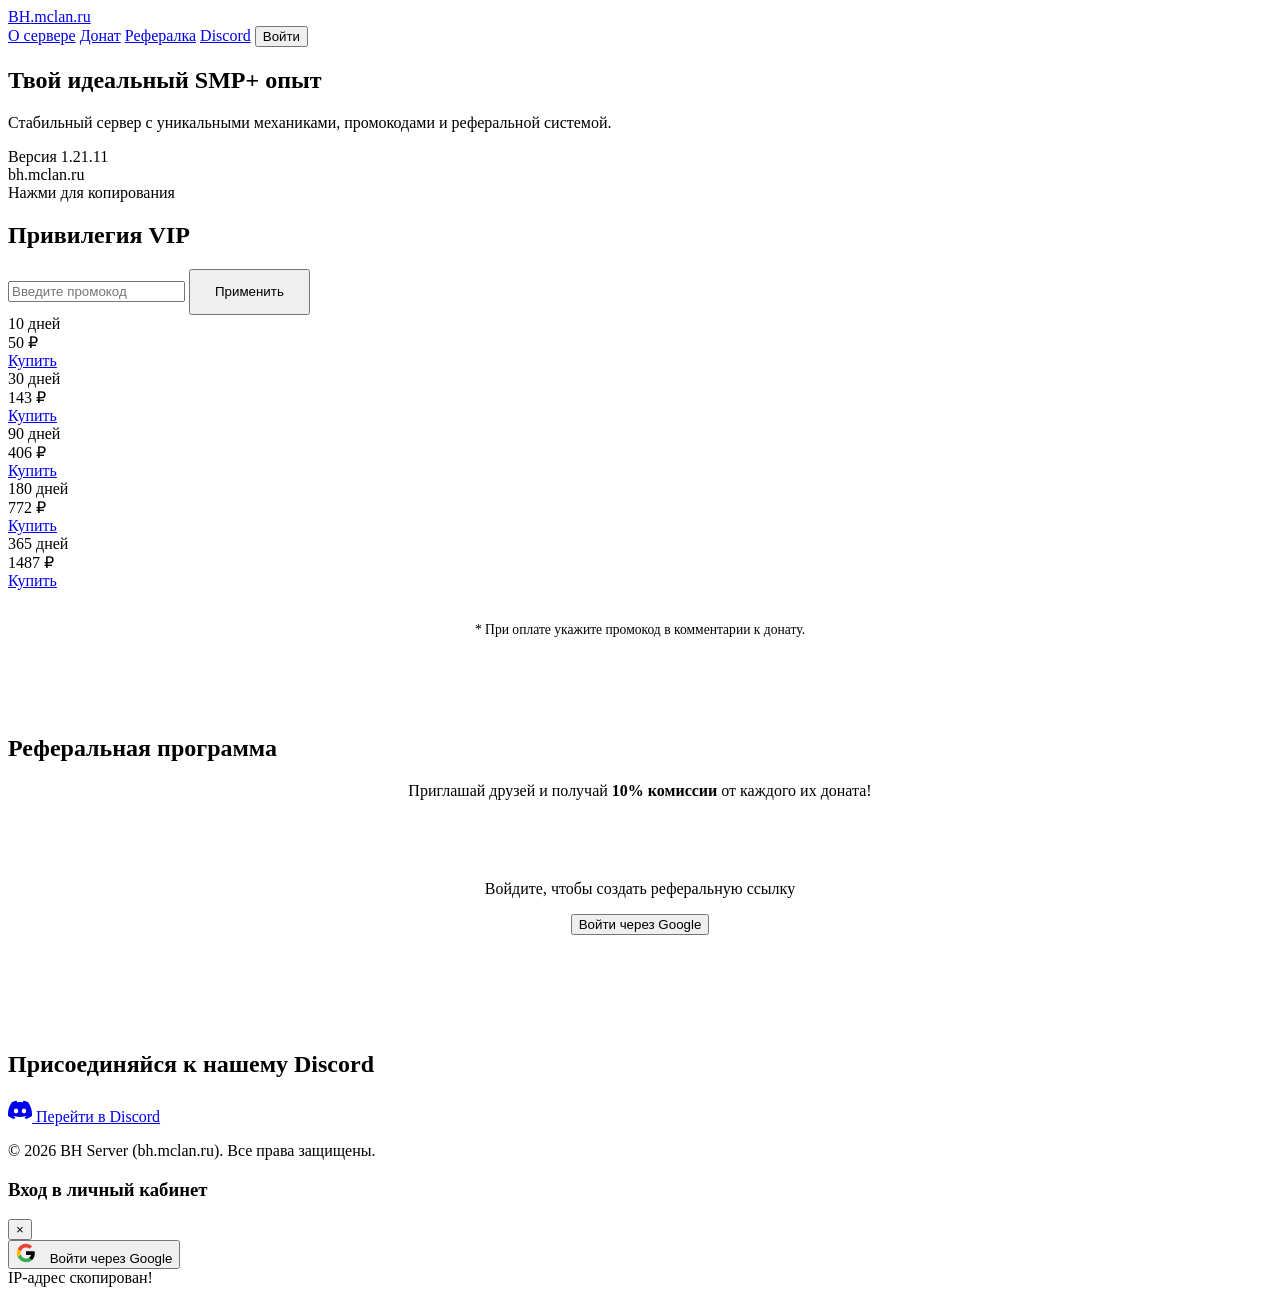
==== index.html @ fd22b969 "Update index.html" ====
<!DOCTYPE html>
<html lang="ru">
<head>
    <meta charset="UTF-8">
    <meta name="viewport" content="width=device-width, initial-scale=1.0">
    <title>BH Server | SMP+ 1.21.11</title>
    <meta name="description" content="Minecraft сервер bh.mclan.ru (1.21.11). SMP+ с промокодами и реферальной системой.">
    
    <!-- Шрифты -->
    <link rel="preconnect" href="https://fonts.googleapis.com">
    <link rel="preconnect" href="https://fonts.gstatic.com" crossorigin>
    <link href="https://fonts.googleapis.com/css2?family=Inter:wght@400;600;700;800&display=swap" rel="stylesheet">
    
    <!-- Стили -->
    <link rel="stylesheet" href="style.css">
    
    <!-- Firebase SDK -->
    <script src="https://www.gstatic.com/firebasejs/9.23.0/firebase-app-compat.js"></script>
    <script src="https://www.gstatic.com/firebasejs/9.23.0/firebase-database-compat.js"></script>
    <script src="https://www.gstatic.com/firebasejs/9.23.0/firebase-auth-compat.js"></script>
</head>
<body>

    <!-- Шапка -->
    <header>
        <div class="container nav-wrapper">
            <a href="#" class="logo">BH<span>.mclan.ru</span></a>
            <nav class="nav-links">
                <a href="#about">О сервере</a>
                <a href="#donate">Донат</a>
                <a href="#referral">Рефералка</a>
                <a href="https://discord.gg/rWPRvbBJHR" target="_blank">Discord</a>
                <button id="authBtn" class="btn btn-small" onclick="toggleAuth()">Войти</button>
            </nav>
        </div>
    </header>

    <!-- Главный экран -->
    <section class="hero animate-in" id="about">
        <div class="container">
            <h1>Твой идеальный <span>SMP+</span> опыт</h1>
            <p>Стабильный сервер с уникальными механиками, промокодами и реферальной системой.</p>
            
            <div class="ip-box" onclick="copyIP()" title="Нажми, чтобы скопировать">
                <div class="ip-info">
                    <div class="ip-version">Версия 1.21.11</div>
                    <span class="ip-text">bh.mclan.ru</span>
                </div>
                <span class="copy-hint">Нажми для копирования</span>
            </div>
        </div>
    </section>

    <!-- Донат -->
    <section class="donate-section container" id="donate">
        <h2 class="section-title">Привилегия <span>VIP</span></h2>
        
        <div class="promo-container">
            <input type="text" id="promoInput" placeholder="Введите промокод" autocomplete="off">
            <button class="btn btn-outline" onclick="applyPromo()" style="width: auto; padding: 0.85rem 1.5rem;">Применить</button>
            <span id="promoMessage"></span>
        </div>

        <div class="pricing-grid" id="pricingGrid">
            <!-- Карточки генерируются через JS -->
        </div>
        
        <div style="text-align: center; margin-top: 2rem;">
            <p style="color: var(--text-secondary); font-size: 0.85rem;">
                * При оплате укажите промокод в комментарии к донату.
            </p>
        </div>
    </section>

    <!-- Реферальная система -->
    <section class="referral-section" id="referral">
        <div class="container">
            <h2 class="section-title">Реферальная <span>программа</span></h2>
            <p style="color: var(--text-secondary); text-align: center; max-width: 600px; margin: 0 auto 2rem;">
                Приглашай друзей и получай <b style="color: var(--accent);">10% комиссии</b> от каждого их доната!
            </p>
            
            <!-- Кнопка создания ссылки (видна всем) -->
            <div class="referral-create" id="referralCreateBox">
                <p style="color: var(--text-secondary); margin-bottom: 1rem;">
                    <span id="createReferralText">Войдите, чтобы создать реферальную ссылку</span>
                </p>
                <button class="btn" onclick="openAuthModal()" id="createReferralBtn">Войти через Google</button>
            </div>
            
            <!-- Личный кабинет (скрыт до авторизации) -->
            <div class="referral-box" id="userDashboard" style="display: none;">
                <div class="dashboard-header">
                    <div class="user-info">
                        <img id="userPhoto" src="" alt="User" class="user-photo">
                        <div>
                            <h3 id="userName">Пользователь</h3>
                            <p id="userEmail" style="color: var(--text-secondary); font-size: 0.9rem;"></p>
                        </div>
                    </div>
                    <button class="btn btn-outline" onclick="logout()" style="width: auto; padding: 0.5rem 1rem;">Выйти</button>
                </div>
                
                <div class="referral-info">
                    <label>Твоя реферальная ссылка:</label>
                    <div class="referral-link-container">
                        <input type="text" id="referralLink" readonly>
                        <button class="btn btn-outline" onclick="copyReferralLink()" style="width: auto; padding: 0.75rem 1.5rem;">Копировать</button>
                    </div>
                </div>
                
                <div class="referral-stats">
                    <div class="stat-item">
                        <div class="stat-value" id="referralCount">0</div>
                        <div class="stat-label">Переходов</div>
                    </div>
                    <div class="stat-item">
                        <div class="stat-value" id="referralEarnings">0 ₽</div>
                        <div class="stat-label">Заработано</div>
                    </div>
                    <div class="stat-item">
                        <div class="stat-value" id="referralDonations">0</div>
                        <div class="stat-label">Донатов</div>
                    </div>
                </div>

                <!-- Поле для админ-кода -->
                <div class="admin-code-section">
                    <h4 style="margin-bottom: 1rem; color: var(--text-primary);">🔐 Администратор</h4>
                    <input type="password" id="adminCodeInput" placeholder="Введите код администратора" style="max-width: 400px; margin: 0 auto 1rem; display: block;">
                    <button class="btn" onclick="checkAdminCode()" style="max-width: 400px; margin: 0 auto;">Проверить код</button>
                    <p id="adminMessage" style="margin-top: 1rem; font-size: 0.9rem;"></p>
                </div>
            </div>
        </div>
    </section>

    <!-- Discord -->
    <section class="discord-section">
        <div class="container">
            <h2 class="section-title">Присоединяйся к нашему <span>Discord</span></h2>
            <a href="https://discord.gg/rWPRvbBJHR" target="_blank" class="discord-btn">
                <svg width="24" height="24" viewBox="0 0 24 24" fill="currentColor"><path d="M20.317 4.37a19.791 19.791 0 0 0-4.885-1.515.074.074 0 0 0-.079.037c-.21.375-.444.864-.608 1.25a18.27 18.27 0 0 0-5.487 0 12.64 12.64 0 0 0-.617-1.25.077.077 0 0 0-.079-.037A19.736 19.736 0 0 0 3.677 4.37a.07.07 0 0 0-.032.027C.533 9.046-.32 13.58.099 18.057a.082.082 0 0 0 .031.057 19.9 19.9 0 0 0 5.993 3.03.078.078 0 0 0 .084-.028 14.09 14.09 0 0 0 1.226-1.994.076.076 0 0 0-.041-.106 13.107 13.107 0 0 1-1.872-.892.077.077 0 0 1-.008-.128 10.2 10.2 0 0 0 .372-.292.074.074 0 0 1 .077-.01c3.928 1.793 8.18 1.793 12.062 0a.074.074 0 0 1 .078.01c.12.098.246.198.373.292a.077.077 0 0 1-.006.127 12.299 12.299 0 0 1-1.873.892.077.077 0 0 0-.041.107c.36.698.772 1.362 1.225 1.993a.076.076 0 0 0 .084.028 19.839 19.839 0 0 0 6.002-3.03.077.077 0 0 0 .032-.054c.5-5.177-.838-9.674-3.549-13.66a.061.061 0 0 0-.031-.03zM8.02 15.33c-1.183 0-2.157-1.085-2.157-2.419 0-1.333.956-2.419 2.157-2.419 1.21 0 2.176 1.096 2.157 2.42 0 1.333-.956 2.418-2.157 2.418zm7.975 0c-1.183 0-2.157-1.085-2.157-2.419 0-1.333.955-2.419 2.157-2.419 1.21 0 2.176 1.096 2.157 2.42 0 1.333-.946 2.418-2.157 2.418z"/></svg>
                Перейти в Discord
            </a>
        </div>
    </section>

    <!-- Footer -->
    <footer>
        <div class="container">
            <p>&copy; 2026 BH Server (bh.mclan.ru). Все права защищены.</p>
        </div>
    </footer>

    <!-- Модальное окно авторизации -->
    <div id="authModal" class="modal">
        <div class="modal-content auth-modal">
            <div class="modal-header">
                <h3>Вход в личный кабинет</h3>
                <button class="close-modal" onclick="closeAuthModal()">&times;</button>
            </div>
            <div class="modal-body">
                <button class="btn google-btn" onclick="signInWithGoogle()">
                    <svg width="20" height="20" viewBox="0 0 24 24" fill="currentColor" style="margin-right: 10px;">
                        <path d="M22.56 12.25c0-.78-.07-1.53-.2-2.25H12v4.26h5.92c-.26 1.37-1.04 2.53-2.21 3.31v2.77h3.57c2.08-1.92 3.28-4.74 3.28-8.09z"/>
                        <path d="M12 23c2.97 0 5.46-.98 7.28-2.66l-3.57-2.77c-.98.66-2.23 1.06-3.71 1.06-2.86 0-5.29-1.93-6.16-4.53H2.18v2.84C3.99 20.53 7.7 23 12 23z" fill="#34A853"/>
                        <path d="M5.84 14.09c-.22-.66-.35-1.36-.35-2.09s.13-1.43.35-2.09V7.07H2.18C1.43 8.55 1 10.22 1 12s.43 3.45 1.18 4.93l2.85-2.22.81-.62z" fill="#FBBC05"/>
                        <path d="M12 5.38c1.62 0 3.06.56 4.21 1.64l3.15-3.15C17.45 2.09 14.97 1 12 1 7.7 1 3.99 3.47 2.18 7.07l3.66 2.84c.87-2.6 3.3-4.53 6.16-4.53z" fill="#EA4335"/>
                    </svg>
                    Войти через Google
                </button>
            </div>
        </div>
    </div>

    <!-- Уведомления -->
    <div id="toast">IP-адрес скопирован!</div>

    <!-- Скрипты -->
    <script src="firebase-config.js"></script>
    <script src="script.js"></script>
</body>
</html>
---- style.css ----
/* Добавь эти стили к существующему style.css */

/* Реферальная секция */
.referral-section {
    padding: 4rem 0;
    background: linear-gradient(135deg, var(--bg-secondary) 0%, var(--bg-primary) 100%);
}

.referral-box {
    background: var(--bg-card);
    border: 1px solid var(--border);
    border-radius: 16px;
    padding: 2rem;
    margin-bottom: 2rem;
}

.referral-info label {
    display: block;
    color: var(--text-secondary);
    font-size: 0.9rem;
    margin-bottom: 0.5rem;
}

.referral-link-container {
    display: flex;
    gap: 1rem;
    margin-bottom: 2rem;
}

.referral-link-container input {
    flex: 1;
    background: var(--bg-secondary);
    border: 1px solid var(--border);
    color: var(--accent);
    padding: 0.75rem;
    border-radius: 8px;
    font-family: monospace;
    font-size: 0.95rem;
}

.referral-stats {
    display: grid;
    grid-template-columns: repeat(auto-fit, minmax(150px, 1fr));
    gap: 1.5rem;
    margin-top: 1.5rem;
}

.stat-item {
    text-align: center;
    padding: 1.5rem;
    background: var(--bg-secondary);
    border-radius: 12px;
    border: 1px solid var(--border);
}

.stat-value {
    font-size: 2rem;
    font-weight: 800;
    color: var(--accent);
    margin-bottom: 0.5rem;
}

.stat-label {
    color: var(--text-secondary);
    font-size: 0.9rem;
    font-weight: 600;
}

.referral-create {
    background: var(--bg-card);
    border: 1px solid var(--border);
    border-radius: 16px;
    padding: 2rem;
    text-align: center;
}

.referral-create input {
    width: 100%;
    max-width: 400px;
    background: var(--bg-secondary);
    border: 1px solid var(--border);
    color: var(--text-primary);
    padding: 0.85rem;
    border-radius: 8px;
    font-size: 1rem;
    margin-bottom: 1rem;
    outline: none;
}

.referral-create input:focus {
    border-color: var(--accent);
}

.referral-create .btn {
    max-width: 400px;
    margin: 0 auto;
}
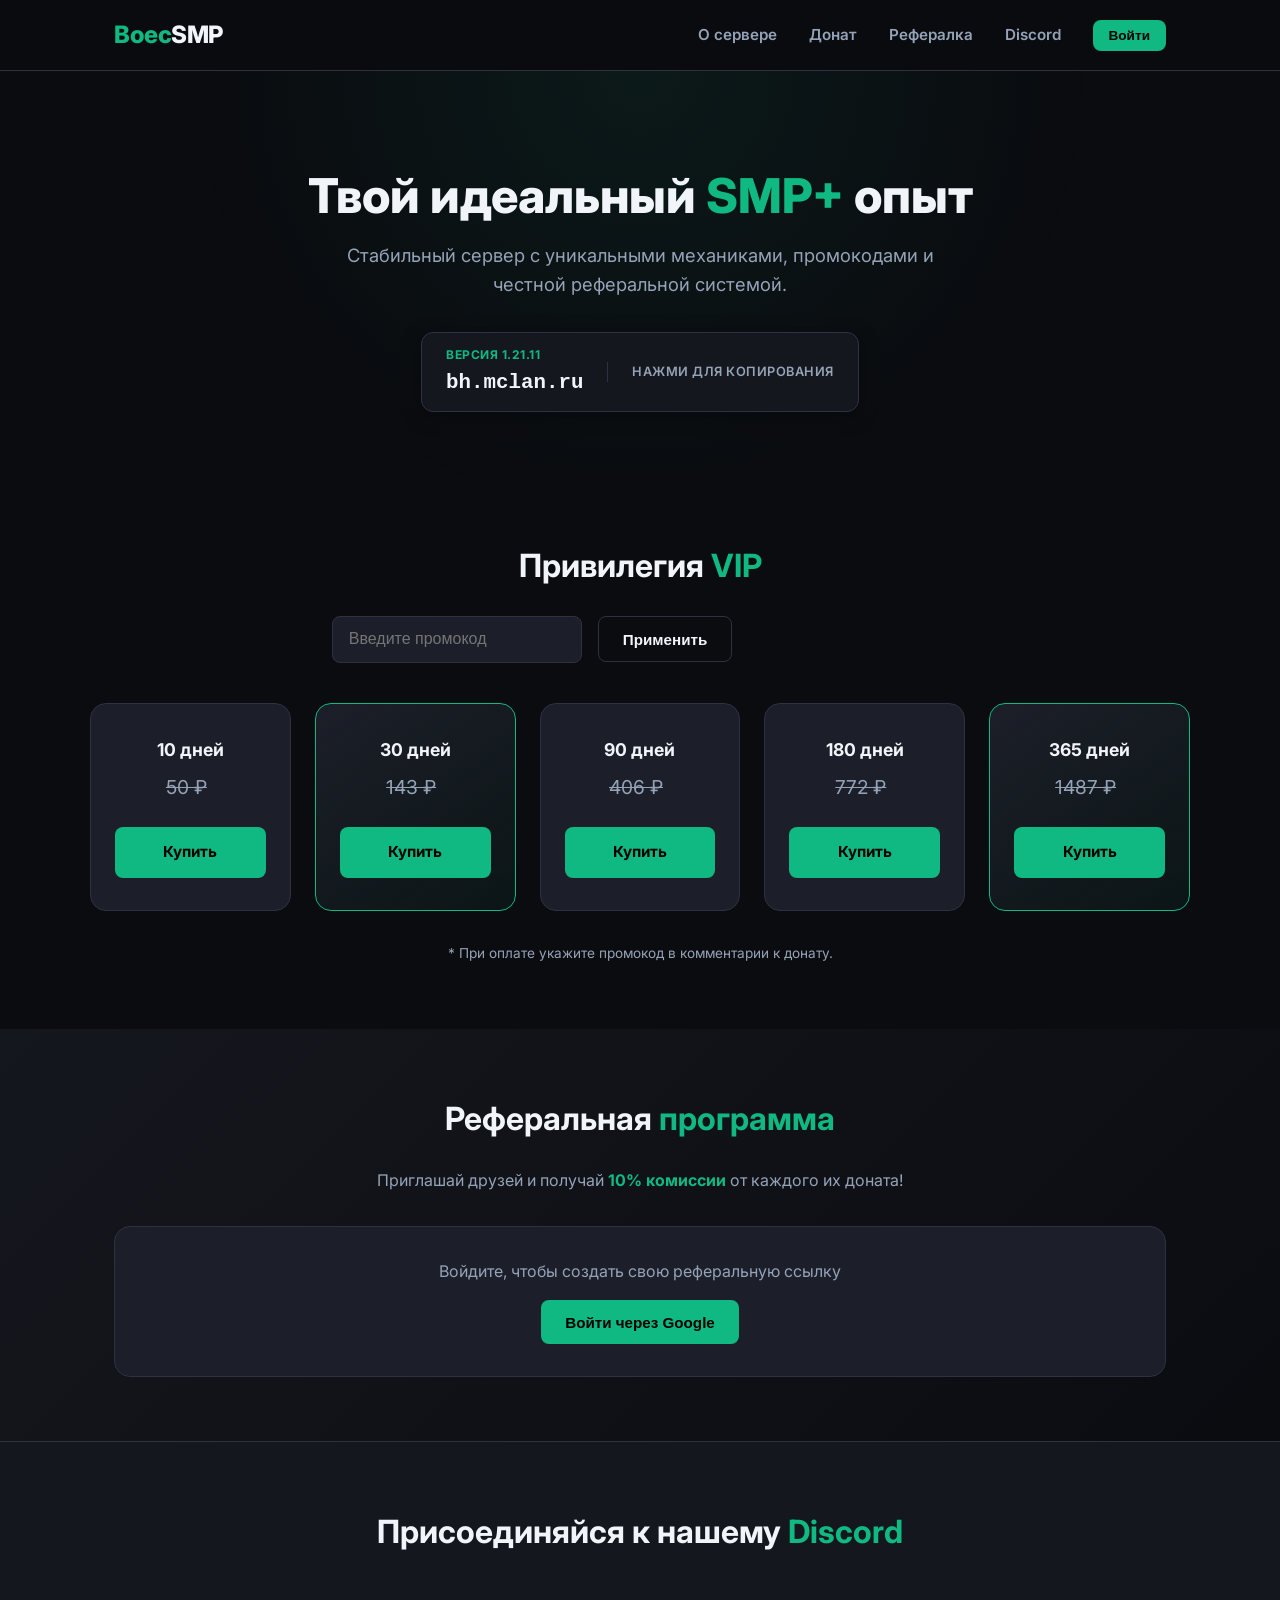
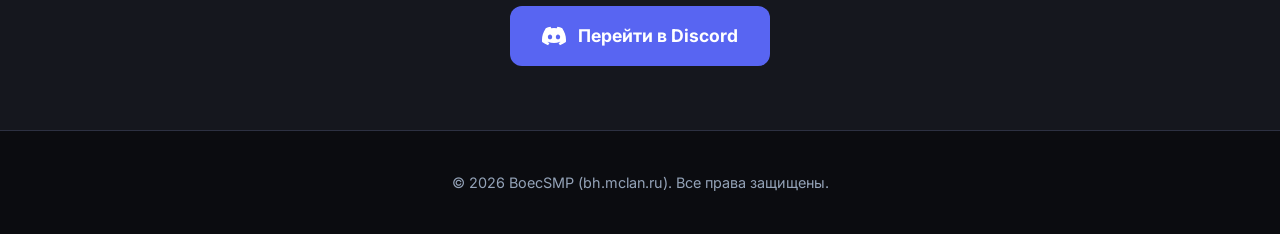
==== commit 238288d4: "Update index.html" ====
--- a/index.html
+++ b/index.html
@@ -3,28 +3,23 @@
 <head>
     <meta charset="UTF-8">
     <meta name="viewport" content="width=device-width, initial-scale=1.0">
-    <title>BH Server | SMP+ 1.21.11</title>
-    <meta name="description" content="Minecraft сервер bh.mclan.ru (1.21.11). SMP+ с промокодами и реферальной системой.">
+    <title>BoecSMP | Сервер Minecraft</title>
+    <meta name="description" content="Официальный сайт BoecSMP. Реферальная система, промокоды и донат.">
     
-    <!-- Шрифты -->
     <link rel="preconnect" href="https://fonts.googleapis.com">
     <link rel="preconnect" href="https://fonts.gstatic.com" crossorigin>
     <link href="https://fonts.googleapis.com/css2?family=Inter:wght@400;600;700;800&display=swap" rel="stylesheet">
-    
-    <!-- Стили -->
     <link rel="stylesheet" href="style.css">
     
-    <!-- Firebase SDK -->
     <script src="https://www.gstatic.com/firebasejs/9.23.0/firebase-app-compat.js"></script>
     <script src="https://www.gstatic.com/firebasejs/9.23.0/firebase-database-compat.js"></script>
     <script src="https://www.gstatic.com/firebasejs/9.23.0/firebase-auth-compat.js"></script>
 </head>
 <body>
 
-    <!-- Шапка -->
     <header>
         <div class="container nav-wrapper">
-            <a href="#" class="logo">BH<span>.mclan.ru</span></a>
+            <a href="#" class="logo">Boec<span>SMP</span></a>
             <nav class="nav-links">
                 <a href="#about">О сервере</a>
                 <a href="#donate">Донат</a>
@@ -35,11 +30,10 @@
         </div>
     </header>
 
-    <!-- Главный экран -->
     <section class="hero animate-in" id="about">
         <div class="container">
             <h1>Твой идеальный <span>SMP+</span> опыт</h1>
-            <p>Стабильный сервер с уникальными механиками, промокодами и реферальной системой.</p>
+            <p>Стабильный сервер с уникальными механиками, промокодами и честной реферальной системой.</p>
             
             <div class="ip-box" onclick="copyIP()" title="Нажми, чтобы скопировать">
                 <div class="ip-info">
@@ -51,7 +45,6 @@
         </div>
     </section>
 
-    <!-- Донат -->
     <section class="donate-section container" id="donate">
         <h2 class="section-title">Привилегия <span>VIP</span></h2>
         
@@ -61,18 +54,13 @@
             <span id="promoMessage"></span>
         </div>
 
-        <div class="pricing-grid" id="pricingGrid">
-            <!-- Карточки генерируются через JS -->
-        </div>
+        <div class="pricing-grid" id="pricingGrid"></div>
         
         <div style="text-align: center; margin-top: 2rem;">
-            <p style="color: var(--text-secondary); font-size: 0.85rem;">
-                * При оплате укажите промокод в комментарии к донату.
-            </p>
+            <p style="color: var(--text-secondary); font-size: 0.85rem;">* При оплате укажите промокод в комментарии к донату.</p>
         </div>
     </section>
 
-    <!-- Реферальная система -->
     <section class="referral-section" id="referral">
         <div class="container">
             <h2 class="section-title">Реферальная <span>программа</span></h2>
@@ -80,29 +68,27 @@
                 Приглашай друзей и получай <b style="color: var(--accent);">10% комиссии</b> от каждого их доната!
             </p>
             
-            <!-- Кнопка создания ссылки (видна всем) -->
+            <!-- Кнопка входа (видна, если не авторизован) -->
             <div class="referral-create" id="referralCreateBox">
-                <p style="color: var(--text-secondary); margin-bottom: 1rem;">
-                    <span id="createReferralText">Войдите, чтобы создать реферальную ссылку</span>
-                </p>
-                <button class="btn" onclick="openAuthModal()" id="createReferralBtn">Войти через Google</button>
+                <p style="color: var(--text-secondary); margin-bottom: 1rem;">Войдите, чтобы создать свою реферальную ссылку</p>
+                <button class="btn" onclick="openAuthModal()">Войти через Google</button>
             </div>
             
-            <!-- Личный кабинет (скрыт до авторизации) -->
+            <!-- Личный кабинет (виден только после входа и настройки) -->
             <div class="referral-box" id="userDashboard" style="display: none;">
                 <div class="dashboard-header">
                     <div class="user-info">
-                        <img id="userPhoto" src="" alt="User" class="user-photo">
+                        <img id="userPhoto" src="" alt="Avatar" class="user-photo">
                         <div>
-                            <h3 id="userName">Пользователь</h3>
-                            <p id="userEmail" style="color: var(--text-secondary); font-size: 0.9rem;"></p>
+                            <h3 id="userName">Никнейм</h3>
+                            <p style="color: var(--accent); font-size: 0.85rem; font-weight: 600;">Активный реферал</p>
                         </div>
                     </div>
                     <button class="btn btn-outline" onclick="logout()" style="width: auto; padding: 0.5rem 1rem;">Выйти</button>
                 </div>
                 
                 <div class="referral-info">
-                    <label>Твоя реферальная ссылка:</label>
+                    <label>Твоя уникальная реферальная ссылка:</label>
                     <div class="referral-link-container">
                         <input type="text" id="referralLink" readonly>
                         <button class="btn btn-outline" onclick="copyReferralLink()" style="width: auto; padding: 0.75rem 1.5rem;">Копировать</button>
@@ -120,22 +106,20 @@
                     </div>
                     <div class="stat-item">
                         <div class="stat-value" id="referralDonations">0</div>
-                        <div class="stat-label">Донатов</div>
+                        <div class="stat-label">Донатов друзей</div>
                     </div>
                 </div>
 
-                <!-- Поле для админ-кода -->
                 <div class="admin-code-section">
-                    <h4 style="margin-bottom: 1rem; color: var(--text-primary);">🔐 Администратор</h4>
+                    <h4 style="margin-bottom: 1rem; color: var(--text-primary);">🔐 Панель администратора</h4>
                     <input type="password" id="adminCodeInput" placeholder="Введите код администратора" style="max-width: 400px; margin: 0 auto 1rem; display: block;">
-                    <button class="btn" onclick="checkAdminCode()" style="max-width: 400px; margin: 0 auto;">Проверить код</button>
+                    <button class="btn" onclick="checkAdminCode()" style="max-width: 400px; margin: 0 auto;">Войти в админку</button>
                     <p id="adminMessage" style="margin-top: 1rem; font-size: 0.9rem;"></p>
                 </div>
             </div>
         </div>
     </section>
 
-    <!-- Discord -->
     <section class="discord-section">
         <div class="container">
             <h2 class="section-title">Присоединяйся к нашему <span>Discord</span></h2>
@@ -146,14 +130,13 @@
         </div>
     </section>
 
-    <!-- Footer -->
     <footer>
         <div class="container">
-            <p>&copy; 2026 BH Server (bh.mclan.ru). Все права защищены.</p>
+            <p>&copy; 2026 BoecSMP (bh.mclan.ru). Все права защищены.</p>
         </div>
     </footer>
 
-    <!-- Модальное окно авторизации -->
+    <!-- Модальное окно входа -->
     <div id="authModal" class="modal">
         <div class="modal-content auth-modal">
             <div class="modal-header">
@@ -161,6 +144,9 @@
                 <button class="close-modal" onclick="closeAuthModal()">&times;</button>
             </div>
             <div class="modal-body">
+                <p style="color: var(--text-secondary); margin-bottom: 1.5rem; font-size: 0.9rem;">
+                    Мы используем Google только для безопасного входа. Ваши личные данные не будут отображаться на сайте.
+                </p>
                 <button class="btn google-btn" onclick="signInWithGoogle()">
                     <svg width="20" height="20" viewBox="0 0 24 24" fill="currentColor" style="margin-right: 10px;">
                         <path d="M22.56 12.25c0-.78-.07-1.53-.2-2.25H12v4.26h5.92c-.26 1.37-1.04 2.53-2.21 3.31v2.77h3.57c2.08-1.92 3.28-4.74 3.28-8.09z"/>
@@ -174,10 +160,37 @@
         </div>
     </div>
 
-    <!-- Уведомления -->
-    <div id="toast">IP-адрес скопирован!</div>
+    <!-- Модальное окно НАСТРОЙКИ ПРОФИЛЯ (Новое!) -->
+    <div id="setupProfileModal" class="modal">
+        <div class="modal-content">
+            <div class="modal-header">
+                <h3>Настройка реферального профиля</h3>
+            </div>
+            <div class="modal-body">
+                <p style="color: var(--text-secondary); margin-bottom: 1.5rem; font-size: 0.9rem;">
+                    Придумайте ник и код, которые будут видны другим. Ваша почта останется скрытой.
+                </p>
+                <div class="form-group">
+                    <label>Ваш никнейм на сервере</label>
+                    <input type="text" id="setupNickname" placeholder="Например: Steve" maxlength="20">
+                </div>
+                <div class="form-group">
+                    <label>Ссылка на аватарку (необязательно)</label>
+                    <input type="text" id="setupAvatar" placeholder="https://... (оставьте пустым для авто-аватара)">
+                    <small style="color: var(--text-secondary); font-size: 0.8rem;">Если оставить пустым, подставится голова из Minecraft по вашему нику.</small>
+                </div>
+                <div class="form-group">
+                    <label>Ваш уникальный код реферала</label>
+                    <input type="text" id="setupRefCode" placeholder="Например: STEVE2024" maxlength="15" style="text-transform: uppercase;">
+                </div>
+                <button class="btn" onclick="saveCustomProfile()" style="width: 100%; margin-top: 1rem;">Сохранить и продолжить</button>
+                <p id="setupError" style="color: var(--error); margin-top: 1rem; font-size: 0.9rem; text-align: center; display: none;"></p>
+            </div>
+        </div>
+    </div>
 
-    <!-- Скрипты -->
+    <div id="toast">Сообщение</div>
+
     <script src="firebase-config.js"></script>
     <script src="script.js"></script>
 </body>
--- a/style.css
+++ b/style.css
@@ -1,6 +1,243 @@
-/* Добавь эти стили к существующему style.css */
-
-/* Реферальная секция */
+:root {
+    --bg-primary: #0b0c10;
+    --bg-secondary: #15171e;
+    --bg-card: #1c1f29;
+    --accent: #10b981;
+    --accent-hover: #059669;
+    --text-primary: #f1f5f9;
+    --text-secondary: #94a3b8;
+    --border: #2d3142;
+    --shadow: 0 4px 20px rgba(0, 0, 0, 0.4);
+    --error: #ef4444;
+}
+
+::selection {
+    background-color: var(--accent);
+    color: #000;
+}
+
+* { margin: 0; padding: 0; box-sizing: border-box; }
+
+body {
+    font-family: 'Inter', -apple-system, BlinkMacSystemFont, sans-serif;
+    background-color: var(--bg-primary);
+    color: var(--text-primary);
+    line-height: 1.6;
+    overflow-x: hidden;
+}
+
+a { text-decoration: none; color: inherit; transition: color 0.2s ease; }
+
+@keyframes fadeIn {
+    from { opacity: 0; transform: translateY(15px); }
+    to { opacity: 1; transform: translateY(0); }
+}
+.animate-in { animation: fadeIn 0.6s ease-out forwards; }
+
+/* Header */
+header {
+    background-color: rgba(11, 12, 16, 0.95);
+    backdrop-filter: blur(10px);
+    border-bottom: 1px solid var(--border);
+    position: sticky;
+    top: 0;
+    z-index: 100;
+    padding: 1rem 0;
+}
+
+.container { max-width: 1100px; margin: 0 auto; padding: 0 1.5rem; }
+.nav-wrapper { display: flex; justify-content: space-between; align-items: center; }
+
+.logo { 
+    font-size: 1.5rem; 
+    font-weight: 800; 
+    color: var(--accent); 
+    letter-spacing: -0.5px; 
+}
+.logo span { color: var(--text-primary); }
+
+.nav-links { 
+    display: flex; 
+    gap: 2rem; 
+    align-items: center;
+}
+.nav-links a { 
+    color: var(--text-secondary); 
+    font-weight: 600; 
+    font-size: 0.95rem; 
+}
+.nav-links a:hover { color: var(--accent); }
+
+.btn {
+    display: inline-block;
+    padding: 0.85rem 1.5rem;
+    background-color: var(--accent);
+    color: #000;
+    font-weight: 700;
+    border-radius: 8px;
+    text-align: center;
+    transition: all 0.2s ease;
+    border: none;
+    cursor: pointer;
+    font-size: 0.95rem;
+}
+.btn:hover { background-color: var(--accent-hover); transform: translateY(-2px); }
+.btn-small { padding: 0.5rem 1rem; font-size: 0.85rem; }
+.btn-outline { 
+    background-color: transparent; 
+    border: 1px solid var(--border); 
+    color: var(--text-primary); 
+}
+.btn-outline:hover { 
+    background-color: var(--bg-secondary); 
+    border-color: var(--text-secondary); 
+}
+
+/* Hero */
+.hero {
+    padding: 6rem 0 4rem;
+    text-align: center;
+    background: radial-gradient(circle at top center, rgba(16, 185, 129, 0.08) 0%, transparent 60%);
+}
+.hero h1 { 
+    font-size: 3rem; 
+    font-weight: 800; 
+    margin-bottom: 1rem; 
+    line-height: 1.2; 
+}
+.hero h1 span { color: var(--accent); }
+.hero p { 
+    color: var(--text-secondary); 
+    font-size: 1.15rem; 
+    max-width: 600px; 
+    margin: 0 auto 2rem; 
+}
+
+.ip-box {
+    display: inline-flex;
+    align-items: center;
+    background-color: var(--bg-secondary);
+    border: 1px solid var(--border);
+    border-radius: 12px;
+    padding: 0.75rem 1.5rem;
+    gap: 1.5rem;
+    cursor: pointer;
+    transition: all 0.2s ease;
+    box-shadow: var(--shadow);
+}
+.ip-box:hover { 
+    border-color: var(--accent); 
+    transform: translateY(-2px); 
+}
+.ip-info { text-align: left; }
+.ip-version { 
+    font-size: 0.75rem; 
+    color: var(--accent); 
+    font-weight: 700; 
+    text-transform: uppercase; 
+    letter-spacing: 0.5px; 
+    margin-bottom: 2px; 
+}
+.ip-text { 
+    font-family: monospace; 
+    font-size: 1.3rem; 
+    font-weight: 800; 
+    color: var(--text-primary); 
+}
+.copy-hint { 
+    font-size: 0.8rem; 
+    color: var(--text-secondary); 
+    font-weight: 600; 
+    text-transform: uppercase; 
+    letter-spacing: 0.5px; 
+    border-left: 1px solid var(--border); 
+    padding-left: 1.5rem; 
+}
+
+/* Donate Section */
+.donate-section { padding: 4rem 0; }
+.section-title { 
+    text-align: center; 
+    font-size: 2rem; 
+    font-weight: 700; 
+    margin-bottom: 1.5rem; 
+}
+.section-title span { color: var(--accent); }
+
+.promo-container {
+    display: flex;
+    justify-content: center;
+    align-items: center;
+    gap: 1rem;
+    margin-bottom: 2.5rem;
+    flex-wrap: wrap;
+}
+.promo-container input {
+    background: var(--bg-card);
+    border: 1px solid var(--border);
+    color: var(--text-primary);
+    padding: 0.85rem 1rem;
+    border-radius: 8px;
+    font-size: 1rem;
+    width: 250px;
+    outline: none;
+    transition: border 0.2s;
+}
+.promo-container input:focus { border-color: var(--accent); }
+#promoMessage { 
+    font-size: 0.9rem; 
+    font-weight: 600; 
+    min-width: 200px; 
+}
+#promoMessage.success { color: var(--accent); }
+#promoMessage.error { color: var(--error); }
+
+.pricing-grid { 
+    display: grid; 
+    grid-template-columns: repeat(auto-fit, minmax(200px, 1fr)); 
+    gap: 1.5rem; 
+}
+.price-card {
+    background-color: var(--bg-card);
+    border: 1px solid var(--border);
+    border-radius: 16px;
+    padding: 2rem 1.5rem;
+    text-align: center;
+    transition: all 0.25s ease;
+    display: flex;
+    flex-direction: column;
+    justify-content: space-between;
+}
+.price-card:hover { 
+    transform: translateY(-5px); 
+    border-color: var(--accent); 
+    box-shadow: 0 10px 30px rgba(16, 185, 129, 0.1); 
+}
+.price-card.featured { 
+    border-color: var(--accent); 
+    background: linear-gradient(145deg, var(--bg-card) 0%, rgba(16, 185, 129, 0.05) 100%); 
+}
+
+.duration { 
+    font-size: 1.1rem; 
+    font-weight: 700; 
+    color: var(--text-primary); 
+    margin-bottom: 0.5rem; 
+}
+.price-wrapper { margin-bottom: 1.5rem; }
+.original-price { 
+    font-size: 1.2rem; 
+    color: var(--text-secondary); 
+    text-decoration: line-through; 
+    margin-right: 8px; 
+}
+.discounted-price { 
+    font-size: 2rem; 
+    font-weight: 800; 
+    color: var(--accent); 
+}
+
+/* Referral Section */
 .referral-section {
     padding: 4rem 0;
     background: linear-gradient(135deg, var(--bg-secondary) 0%, var(--bg-primary) 100%);
@@ -12,6 +249,28 @@
     border-radius: 16px;
     padding: 2rem;
     margin-bottom: 2rem;
+}
+
+.dashboard-header {
+    display: flex;
+    justify-content: space-between;
+    align-items: center;
+    margin-bottom: 2rem;
+    padding-bottom: 1.5rem;
+    border-bottom: 1px solid var(--border);
+}
+
+.user-info {
+    display: flex;
+    align-items: center;
+    gap: 1rem;
+}
+
+.user-photo {
+    width: 50px;
+    height: 50px;
+    border-radius: 50%;
+    border: 2px solid var(--accent);
 }
 
 .referral-info label {
@@ -74,7 +333,14 @@
     text-align: center;
 }
 
-.referral-create input {
+.admin-code-section {
+    margin-top: 2rem;
+    padding-top: 2rem;
+    border-top: 1px solid var(--border);
+    text-align: center;
+}
+
+.admin-code-section input {
     width: 100%;
     max-width: 400px;
     background: var(--bg-secondary);
@@ -87,11 +353,154 @@
     outline: none;
 }
 
-.referral-create input:focus {
+.admin-code-section input:focus {
     border-color: var(--accent);
 }
 
-.referral-create .btn {
-    max-width: 400px;
-    margin: 0 auto;
-}
+/* Discord */
+.discord-section { 
+    padding: 4rem 0; 
+    text-align: center; 
+    background-color: var(--bg-secondary); 
+    border-top: 1px solid var(--border); 
+    border-bottom: 1px solid var(--border); 
+}
+.discord-btn {
+    display: inline-flex;
+    align-items: center;
+    gap: 0.75rem;
+    background-color: #5865F2;
+    color: white;
+    padding: 1rem 2rem;
+    border-radius: 12px;
+    font-weight: 700;
+    font-size: 1.1rem;
+    transition: all 0.2s ease;
+    margin-top: 1.5rem;
+}
+.discord-btn:hover { 
+    background-color: #4752c4; 
+    transform: translateY(-2px); 
+    box-shadow: 0 10px 25px rgba(88, 101, 242, 0.3); 
+}
+
+/* Footer */
+footer { 
+    padding: 2.5rem 0; 
+    text-align: center; 
+    color: var(--text-secondary); 
+    font-size: 0.9rem; 
+}
+
+/* Modal */
+.modal {
+    display: none;
+    position: fixed;
+    z-index: 1000;
+    left: 0;
+    top: 0;
+    width: 100%;
+    height: 100%;
+    background-color: rgba(0, 0, 0, 0.8);
+    backdrop-filter: blur(5px);
+    align-items: center;
+    justify-content: center;
+}
+.modal.active { display: flex; }
+
+.modal-content {
+    background-color: var(--bg-card);
+    border: 1px solid var(--border);
+    border-radius: 16px;
+    width: 90%;
+    max-width: 500px;
+    padding: 2rem;
+    box-shadow: var(--shadow);
+}
+
+.auth-modal { max-width: 400px; text-align: center; }
+
+.modal-header { 
+    display: flex; 
+    justify-content: space-between; 
+    align-items: center; 
+    margin-bottom: 1.5rem; 
+}
+.close-modal { 
+    background: none; 
+    border: none; 
+    color: var(--text-secondary); 
+    font-size: 2rem; 
+    cursor: pointer; 
+    line-height: 1; 
+}
+.close-modal:hover { color: var(--text-primary); }
+
+.google-btn {
+    background-color: white;
+    color: #333;
+    width: 100%;
+    display: flex;
+    align-items: center;
+    justify-content: center;
+}
+.google-btn:hover {
+    background-color: #f5f5f5;
+}
+
+/* Toast */
+#toast {
+    visibility: hidden;
+    min-width: 250px;
+    background-color: var(--accent);
+    color: #000;
+    text-align: center;
+    border-radius: 8px;
+    padding: 12px;
+    position: fixed;
+    z-index: 1000;
+    left: 50%;
+    bottom: 30px;
+    transform: translateX(-50%);
+    font-weight: 700;
+    opacity: 0;
+    transition: opacity 0.3s, bottom 0.3s;
+}
+#toast.show {
+    visibility: visible;
+    opacity: 1;
+    bottom: 50px;
+}
+
+/* Responsive */
+@media (max-width: 768px) {
+    .hero h1 { font-size: 2.2rem; }
+    .nav-links { 
+        gap: 1rem; 
+        font-size: 0.85rem;
+    }
+    .pricing-grid { 
+        grid-template-columns: 1fr; 
+        max-width: 350px; 
+        margin: 0 auto; 
+    }
+    .ip-box { 
+        flex-direction: column; 
+        gap: 0.75rem; 
+        padding: 1rem; 
+    }
+    .ip-info { text-align: center; }
+    .copy-hint { 
+        border-left: none; 
+        border-top: 1px solid var(--border); 
+        padding-left: 0; 
+        padding-top: 0.75rem; 
+        width: 100%; 
+        text-align: center; 
+    }
+    .dashboard-header {
+        flex-direction: column;
+        gap: 1rem;
+        text-align: center;
+    }
+}
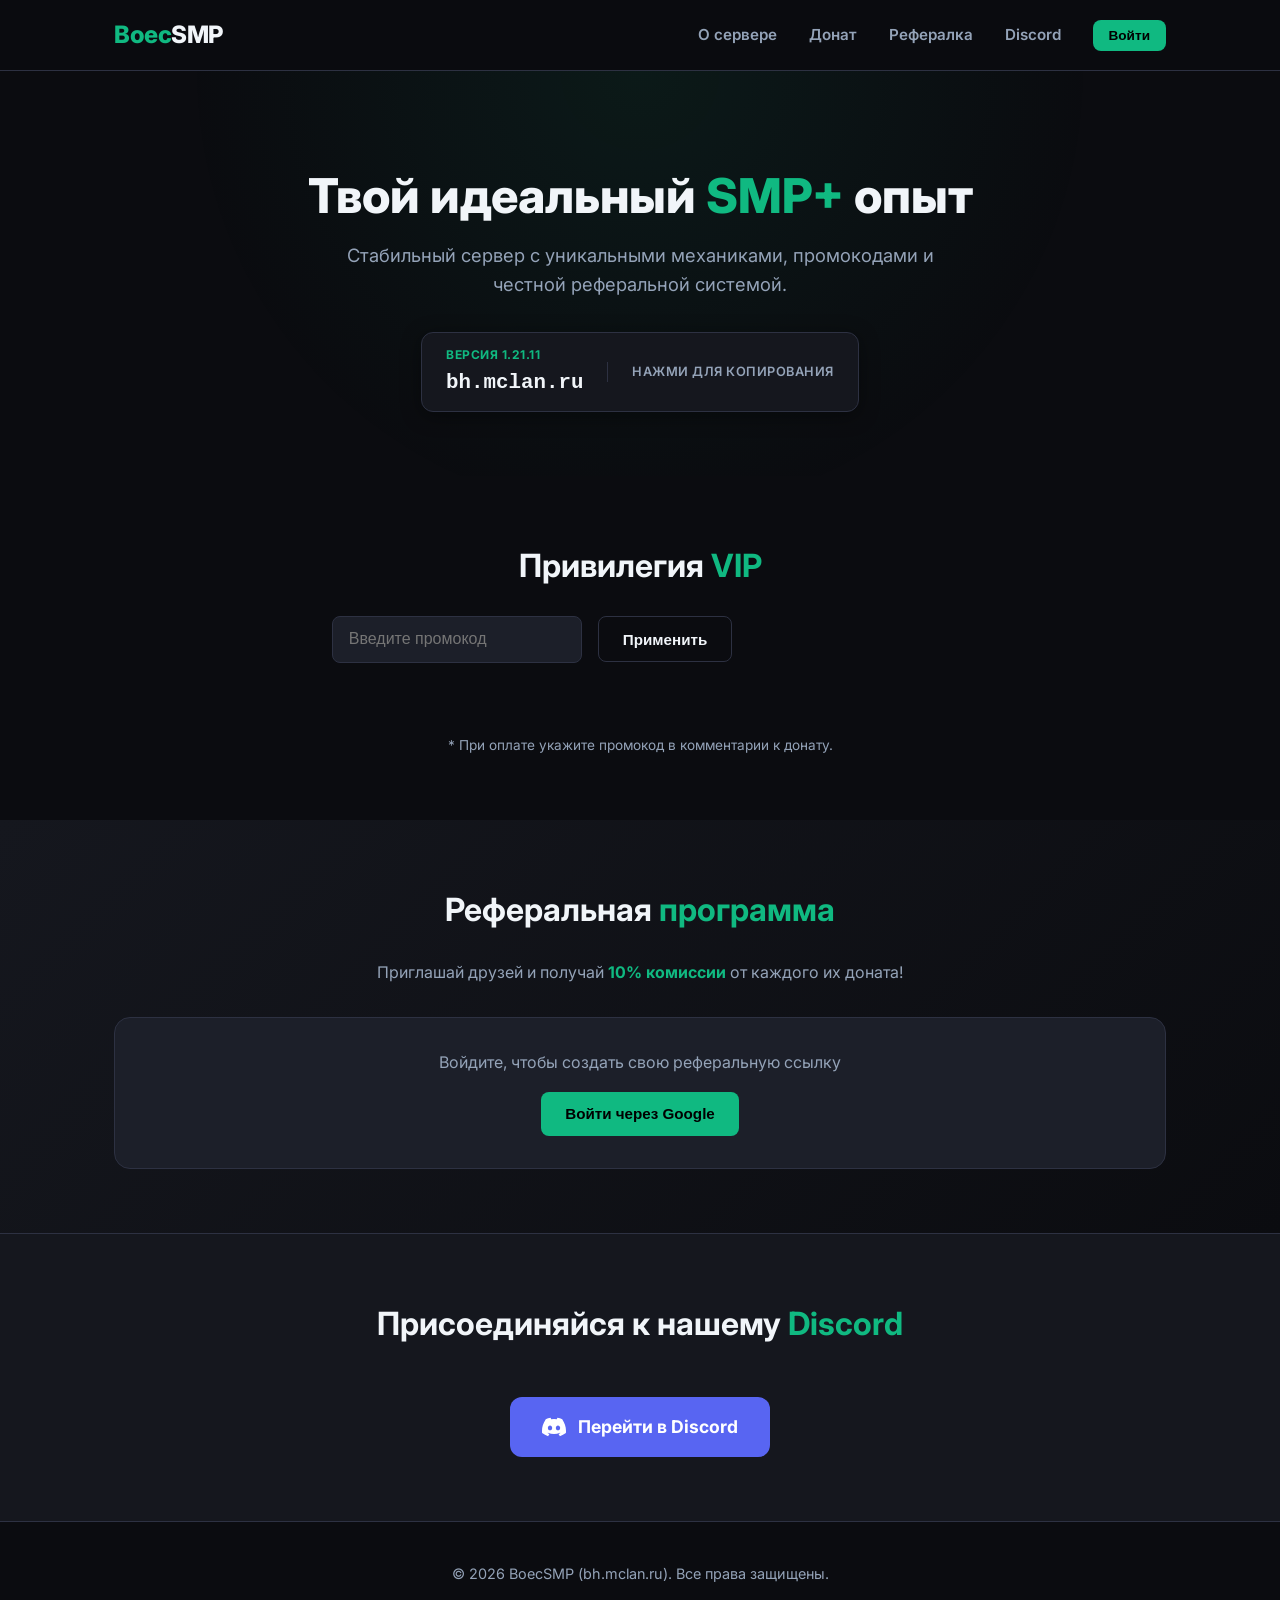
==== commit a4380bfe: "Update index.html" ====
--- a/index.html
+++ b/index.html
@@ -68,13 +68,11 @@
                 Приглашай друзей и получай <b style="color: var(--accent);">10% комиссии</b> от каждого их доната!
             </p>
             
-            <!-- Кнопка входа (видна, если не авторизован) -->
             <div class="referral-create" id="referralCreateBox">
                 <p style="color: var(--text-secondary); margin-bottom: 1rem;">Войдите, чтобы создать свою реферальную ссылку</p>
                 <button class="btn" onclick="openAuthModal()">Войти через Google</button>
             </div>
             
-            <!-- Личный кабинет (виден только после входа и настройки) -->
             <div class="referral-box" id="userDashboard" style="display: none;">
                 <div class="dashboard-header">
                     <div class="user-info">
@@ -84,7 +82,10 @@
                             <p style="color: var(--accent); font-size: 0.85rem; font-weight: 600;">Активный реферал</p>
                         </div>
                     </div>
-                    <button class="btn btn-outline" onclick="logout()" style="width: auto; padding: 0.5rem 1rem;">Выйти</button>
+                    <div style="display: flex; gap: 1rem;">
+                        <button class="btn btn-outline" onclick="resetProfile()" style="width: auto; padding: 0.5rem 1rem; background: var(--error); color: white; border-color: var(--error);">Сбросить</button>
+                        <button class="btn btn-outline" onclick="logout()" style="width: auto; padding: 0.5rem 1rem;">Выйти</button>
+                    </div>
                 </div>
                 
                 <div class="referral-info">
@@ -136,7 +137,6 @@
         </div>
     </footer>
 
-    <!-- Модальное окно входа -->
     <div id="authModal" class="modal">
         <div class="modal-content auth-modal">
             <div class="modal-header">
@@ -145,7 +145,7 @@
             </div>
             <div class="modal-body">
                 <p style="color: var(--text-secondary); margin-bottom: 1.5rem; font-size: 0.9rem;">
-                    Мы используем Google только для безопасного входа. Ваши личные данные не будут отображаться на сайте.
+                    Мы используем Google только для безопасного входа.
                 </p>
                 <button class="btn google-btn" onclick="signInWithGoogle()">
                     <svg width="20" height="20" viewBox="0 0 24 24" fill="currentColor" style="margin-right: 10px;">
@@ -160,30 +160,26 @@
         </div>
     </div>
 
-    <!-- Модальное окно НАСТРОЙКИ ПРОФИЛЯ (Новое!) -->
     <div id="setupProfileModal" class="modal">
         <div class="modal-content">
             <div class="modal-header">
-                <h3>Настройка реферального профиля</h3>
+                <h3>Настройка профиля</h3>
+                <button class="close-modal" onclick="closeSetupModal()">&times;</button>
             </div>
             <div class="modal-body">
-                <p style="color: var(--text-secondary); margin-bottom: 1.5rem; font-size: 0.9rem;">
-                    Придумайте ник и код, которые будут видны другим. Ваша почта останется скрытой.
-                </p>
                 <div class="form-group">
-                    <label>Ваш никнейм на сервере</label>
+                    <label>Ваш никнейм</label>
                     <input type="text" id="setupNickname" placeholder="Например: Steve" maxlength="20">
                 </div>
                 <div class="form-group">
                     <label>Ссылка на аватарку (необязательно)</label>
-                    <input type="text" id="setupAvatar" placeholder="https://... (оставьте пустым для авто-аватара)">
-                    <small style="color: var(--text-secondary); font-size: 0.8rem;">Если оставить пустым, подставится голова из Minecraft по вашему нику.</small>
+                    <input type="text" id="setupAvatar" placeholder="https://...">
                 </div>
                 <div class="form-group">
-                    <label>Ваш уникальный код реферала</label>
+                    <label>Код реферала</label>
                     <input type="text" id="setupRefCode" placeholder="Например: STEVE2024" maxlength="15" style="text-transform: uppercase;">
                 </div>
-                <button class="btn" onclick="saveCustomProfile()" style="width: 100%; margin-top: 1rem;">Сохранить и продолжить</button>
+                <button class="btn" onclick="saveCustomProfile()" style="width: 100%; margin-top: 1rem;">Сохранить</button>
                 <p id="setupError" style="color: var(--error); margin-top: 1rem; font-size: 0.9rem; text-align: center; display: none;"></p>
             </div>
         </div>
--- a/style.css
+++ b/style.css
@@ -504,3 +504,25 @@
         text-align: center;
     }
 }
+/* Стили для формы настройки профиля */
+.form-group { margin-bottom: 1.2rem; text-align: left; }
+.form-group label { 
+    display: block; 
+    color: var(--text-secondary); 
+    font-size: 0.85rem; 
+    font-weight: 600; 
+    margin-bottom: 0.4rem; 
+}
+.form-group input { 
+    width: 100%; 
+    background: var(--bg-secondary); 
+    border: 1px solid var(--border); 
+    color: var(--text-primary); 
+    padding: 0.85rem; 
+    border-radius: 8px; 
+    font-size: 1rem; 
+    outline: none; 
+    transition: border 0.2s;
+}
+.form-group input:focus { border-color: var(--accent); }
+.form-group input::placeholder { color: var(--text-secondary); opacity: 0.6; }
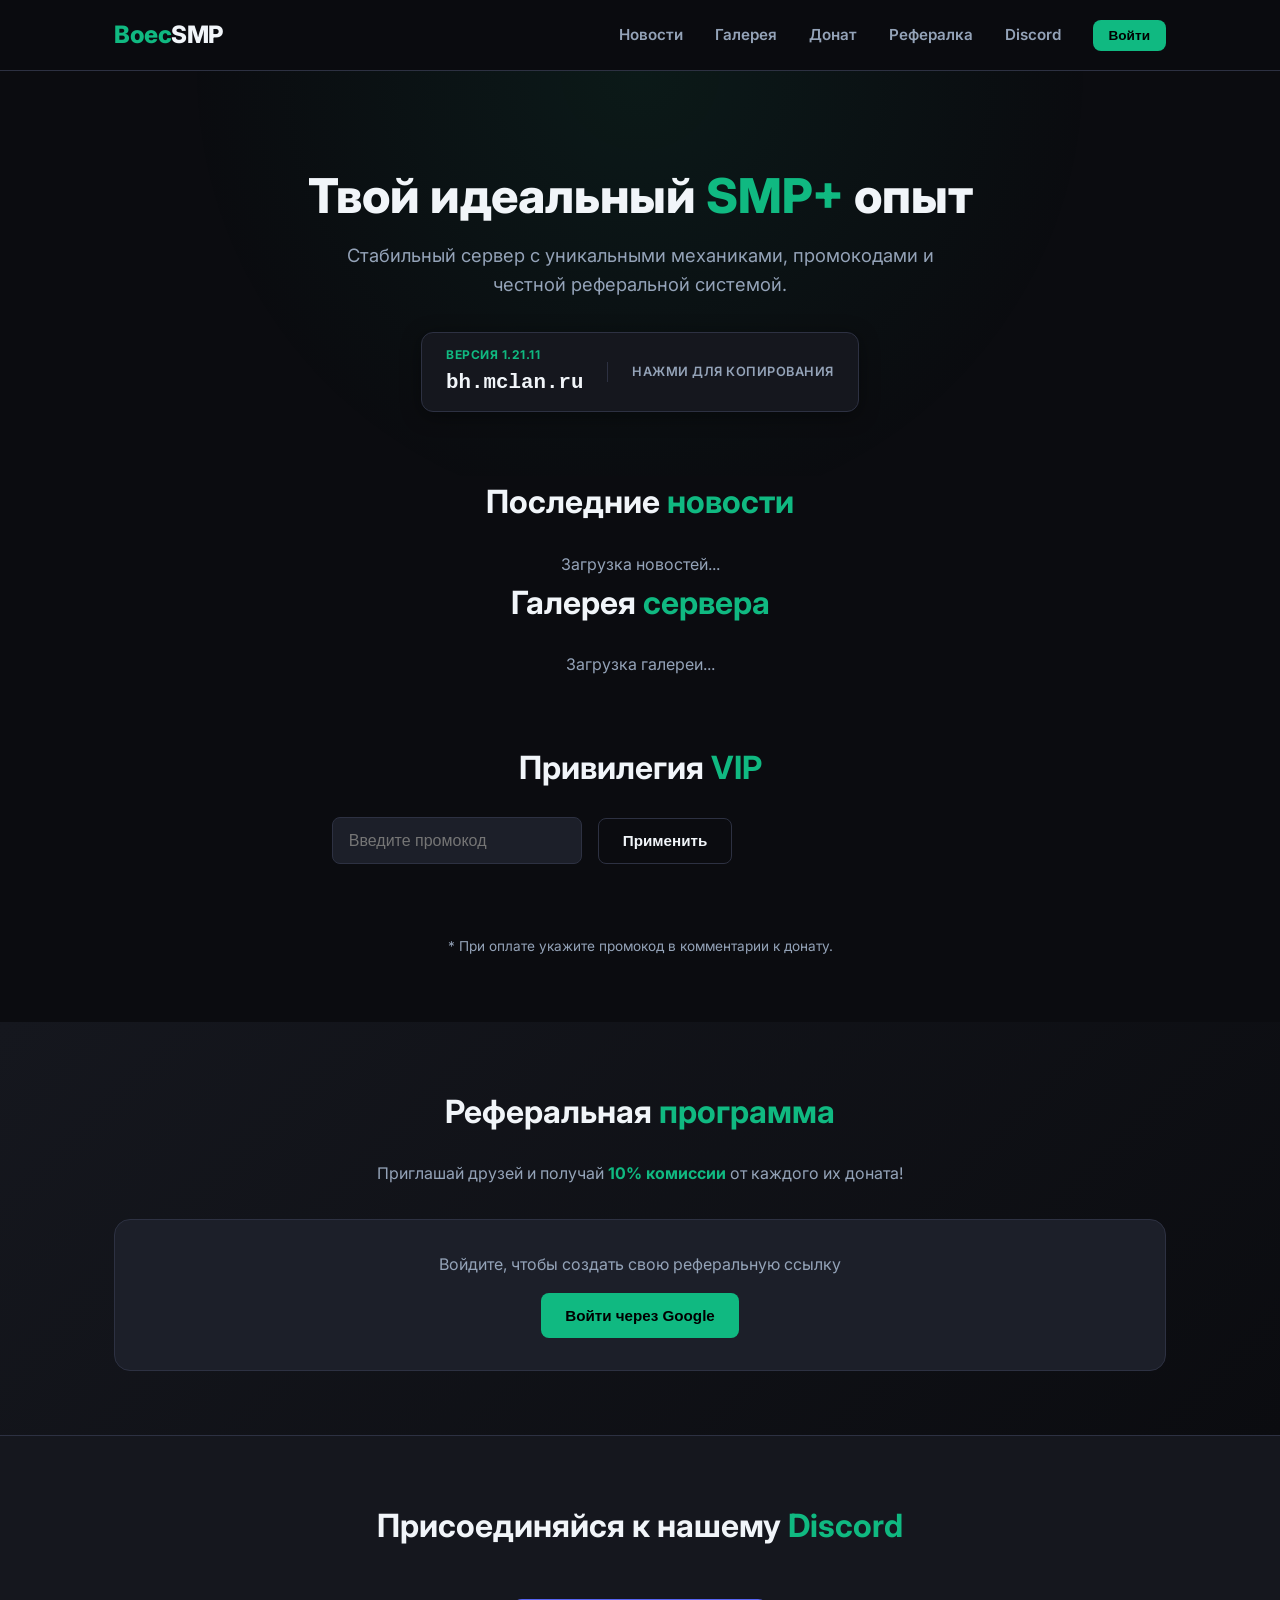
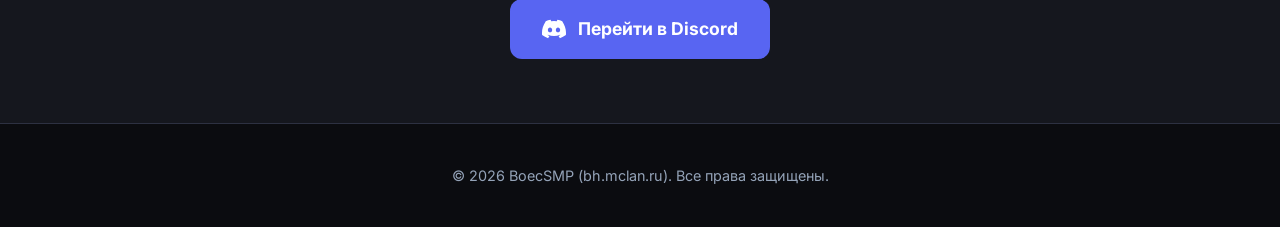
==== commit 82a23f01: "Update index.html" ====
--- a/index.html
+++ b/index.html
@@ -4,7 +4,7 @@
     <meta charset="UTF-8">
     <meta name="viewport" content="width=device-width, initial-scale=1.0">
     <title>BoecSMP | Сервер Minecraft</title>
-    <meta name="description" content="Официальный сайт BoecSMP. Реферальная система, промокоды и донат.">
+    <meta name="description" content="Официальный сайт BoecSMP. Новости, галерея, реферальная система и донат.">
     
     <link rel="preconnect" href="https://fonts.googleapis.com">
     <link rel="preconnect" href="https://fonts.gstatic.com" crossorigin>
@@ -21,7 +21,8 @@
         <div class="container nav-wrapper">
             <a href="#" class="logo">Boec<span>SMP</span></a>
             <nav class="nav-links">
-                <a href="#about">О сервере</a>
+                <a href="#news">Новости</a>
+                <a href="#gallery">Галерея</a>
                 <a href="#donate">Донат</a>
                 <a href="#referral">Рефералка</a>
                 <a href="https://discord.gg/rWPRvbBJHR" target="_blank">Discord</a>
@@ -45,6 +46,33 @@
         </div>
     </section>
 
+    <!-- НОВОСТИ -->
+    <section class="news-section" id="news">
+        <div class="container">
+            <div class="section-header">
+                <h2 class="section-title">Последние <span>новости</span></h2>
+                <button class="btn btn-small" onclick="openNewsModal()" id="addNewsBtn" style="display: none;">+ Добавить новость</button>
+            </div>
+            <div class="news-grid" id="newsGrid">
+                <p style="color: var(--text-secondary); text-align: center; grid-column: 1/-1;">Загрузка новостей...</p>
+            </div>
+        </div>
+    </section>
+
+    <!-- ГАЛЕРЕЯ -->
+    <section class="gallery-section" id="gallery">
+        <div class="container">
+            <div class="section-header">
+                <h2 class="section-title">Галерея <span>сервера</span></h2>
+                <button class="btn btn-small" onclick="openGalleryModal()" id="addGalleryBtn" style="display: none;">+ Добавить фото</button>
+            </div>
+            <div class="gallery-grid" id="galleryGrid">
+                <p style="color: var(--text-secondary); text-align: center; grid-column: 1/-1;">Загрузка галереи...</p>
+            </div>
+        </div>
+    </section>
+
+    <!-- ДОНАТ -->
     <section class="donate-section container" id="donate">
         <h2 class="section-title">Привилегия <span>VIP</span></h2>
         
@@ -61,6 +89,7 @@
         </div>
     </section>
 
+    <!-- РЕФЕРАЛКА -->
     <section class="referral-section" id="referral">
         <div class="container">
             <h2 class="section-title">Реферальная <span>программа</span></h2>
@@ -137,6 +166,7 @@
         </div>
     </footer>
 
+    <!-- МОДАЛКА ВХОДА -->
     <div id="authModal" class="modal">
         <div class="modal-content auth-modal">
             <div class="modal-header">
@@ -144,9 +174,6 @@
                 <button class="close-modal" onclick="closeAuthModal()">&times;</button>
             </div>
             <div class="modal-body">
-                <p style="color: var(--text-secondary); margin-bottom: 1.5rem; font-size: 0.9rem;">
-                    Мы используем Google только для безопасного входа.
-                </p>
                 <button class="btn google-btn" onclick="signInWithGoogle()">
                     <svg width="20" height="20" viewBox="0 0 24 24" fill="currentColor" style="margin-right: 10px;">
                         <path d="M22.56 12.25c0-.78-.07-1.53-.2-2.25H12v4.26h5.92c-.26 1.37-1.04 2.53-2.21 3.31v2.77h3.57c2.08-1.92 3.28-4.74 3.28-8.09z"/>
@@ -160,6 +187,7 @@
         </div>
     </div>
 
+    <!-- МОДАЛКА НАСТРОЙКИ ПРОФИЛЯ -->
     <div id="setupProfileModal" class="modal">
         <div class="modal-content">
             <div class="modal-header">
@@ -181,6 +209,72 @@
                 </div>
                 <button class="btn" onclick="saveCustomProfile()" style="width: 100%; margin-top: 1rem;">Сохранить</button>
                 <p id="setupError" style="color: var(--error); margin-top: 1rem; font-size: 0.9rem; text-align: center; display: none;"></p>
+            </div>
+        </div>
+    </div>
+
+    <!-- МОДАЛКА ДОБАВЛЕНИЯ НОВОСТИ -->
+    <div id="newsModal" class="modal">
+        <div class="modal-content">
+            <div class="modal-header">
+                <h3>Добавить новость</h3>
+                <button class="close-modal" onclick="closeNewsModal()">&times;</button>
+            </div>
+            <div class="modal-body">
+                <div class="form-group">
+                    <label>Заголовок</label>
+                    <input type="text" id="newsTitle" placeholder="Например: Обновление 1.21.11" maxlength="100">
+                </div>
+                <div class="form-group">
+                    <label>Текст новости</label>
+                    <textarea id="newsContent" placeholder="Описание новости..." rows="5" style="width: 100%; background: var(--bg-secondary); border: 1px solid var(--border); color: var(--text-primary); padding: 0.85rem; border-radius: 8px; font-size: 1rem; outline: none; resize: vertical; font-family: inherit;"></textarea>
+                </div>
+                <div class="form-group">
+                    <label>Ссылка на картинку (необязательно)</label>
+                    <input type="text" id="newsImage" placeholder="https://...">
+                </div>
+                <button class="btn" onclick="publishNews()" style="width: 100%; margin-top: 1rem;">Опубликовать</button>
+                <p id="newsError" style="color: var(--error); margin-top: 1rem; font-size: 0.9rem; text-align: center; display: none;"></p>
+            </div>
+        </div>
+    </div>
+
+    <!-- МОДАЛКА ДОБАВЛЕНИЯ ФОТО В ГАЛЕРЕЮ -->
+    <div id="galleryModal" class="modal">
+        <div class="modal-content">
+            <div class="modal-header">
+                <h3>Добавить фото в галерею</h3>
+                <button class="close-modal" onclick="closeGalleryModal()">&times;</button>
+            </div>
+            <div class="modal-body">
+                <div class="form-group">
+                    <label>Ссылка на изображение</label>
+                    <input type="text" id="galleryUrl" placeholder="https://...">
+                </div>
+                <div class="form-group">
+                    <label>Подпись (необязательно)</label>
+                    <input type="text" id="galleryCaption" placeholder="Например: Спавн сервера" maxlength="100">
+                </div>
+                <button class="btn" onclick="addGalleryImage()" style="width: 100%; margin-top: 1rem;">Добавить</button>
+                <p id="galleryError" style="color: var(--error); margin-top: 1rem; font-size: 0.9rem; text-align: center; display: none;"></p>
+            </div>
+        </div>
+    </div>
+
+    <!-- МОДАЛКА КОММЕНТАРИЕВ -->
+    <div id="commentsModal" class="modal">
+        <div class="modal-content" style="max-width: 600px;">
+            <div class="modal-header">
+                <h3>Комментарии</h3>
+                <button class="close-modal" onclick="closeCommentsModal()">&times;</button>
+            </div>
+            <div class="modal-body">
+                <div id="commentsList" style="max-height: 400px; overflow-y: auto; margin-bottom: 1rem;"></div>
+                <div id="commentForm">
+                    <textarea id="commentText" placeholder="Напишите комментарий..." rows="3" style="width: 100%; background: var(--bg-secondary); border: 1px solid var(--border); color: var(--text-primary); padding: 0.85rem; border-radius: 8px; font-size: 1rem; outline: none; resize: vertical; font-family: inherit; margin-bottom: 0.5rem;"></textarea>
+                    <button class="btn" onclick="postComment()" style="width: 100%;">Отправить</button>
+                </div>
+                <p id="commentError" style="color: var(--error); margin-top: 0.5rem; font-size: 0.9rem; text-align: center; display: none;"></p>
             </div>
         </div>
     </div>
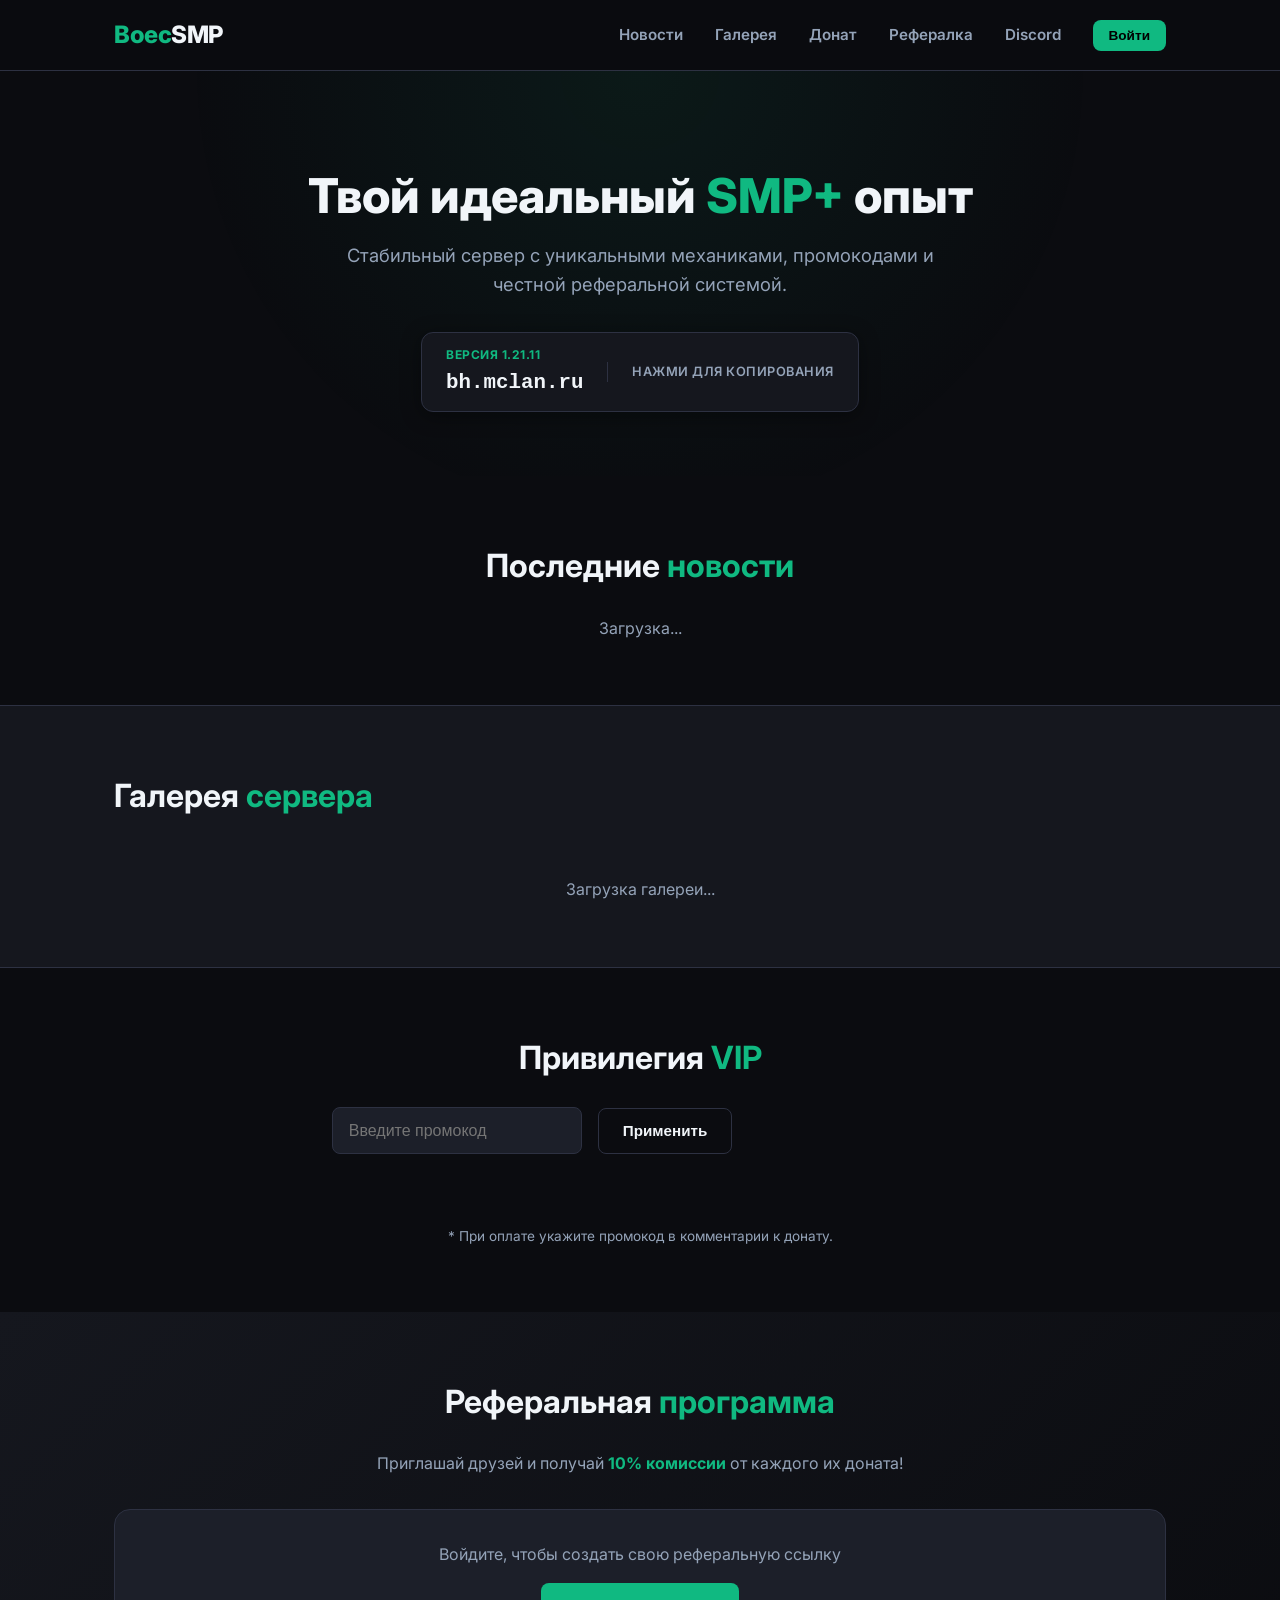
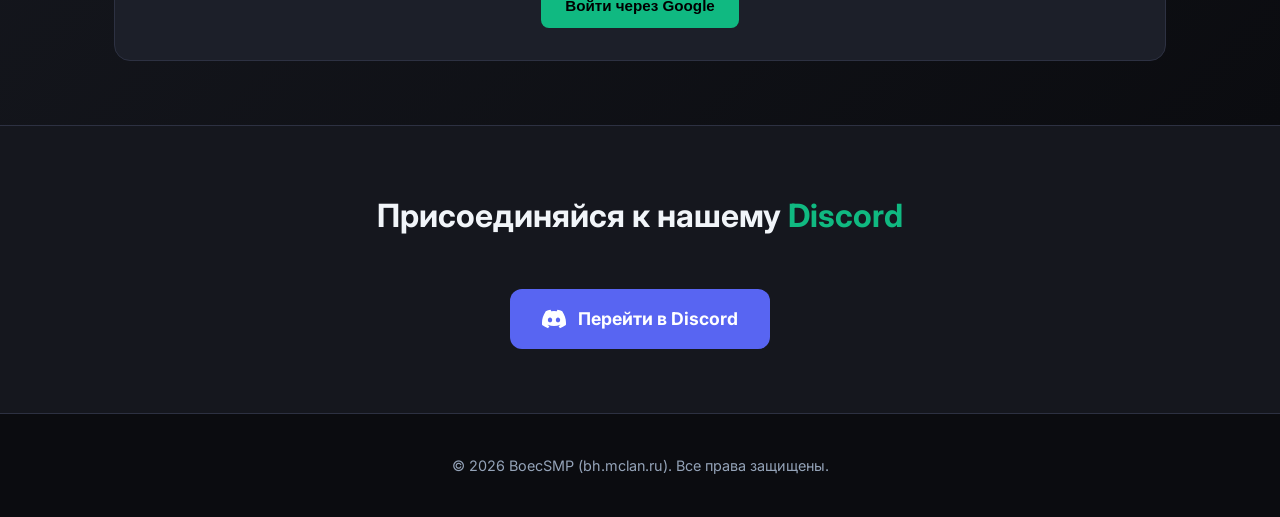
==== commit 63197b2d: "Update index.html" ====
--- a/index.html
+++ b/index.html
@@ -45,19 +45,16 @@
             </div>
         </div>
     </section>
-
+    
     <!-- НОВОСТИ -->
-    <section class="news-section" id="news">
-        <div class="container">
-            <div class="section-header">
-                <h2 class="section-title">Последние <span>новости</span></h2>
-                <button class="btn btn-small" onclick="openNewsModal()" id="addNewsBtn" style="display: none;">+ Добавить новость</button>
-            </div>
-            <div class="news-grid" id="newsGrid">
-                <p style="color: var(--text-secondary); text-align: center; grid-column: 1/-1;">Загрузка новостей...</p>
-            </div>
-        </div>
-    </section>
+<section class="news-section" id="news">
+    <div class="container">
+        <h2 class="section-title">Последние <span>новости</span></h2>
+        <div class="news-grid" id="newsGrid">
+            <p style="color: var(--text-secondary); text-align: center; grid-column: 1/-1;">Загрузка...</p>
+        </div>
+    </div>
+</section>
 
     <!-- ГАЛЕРЕЯ -->
     <section class="gallery-section" id="gallery">
--- a/style.css
+++ b/style.css
@@ -526,3 +526,259 @@
 }
 .form-group input:focus { border-color: var(--accent); }
 .form-group input::placeholder { color: var(--text-secondary); opacity: 0.6; }
+/* === НОВОСТИ === */
+.news-section {
+    padding: 4rem 0;
+    background: var(--bg-primary);
+}
+
+.section-header {
+    display: flex;
+    justify-content: space-between;
+    align-items: center;
+    margin-bottom: 2rem;
+    flex-wrap: wrap;
+    gap: 1rem;
+}
+
+.news-grid {
+    display: grid;
+    grid-template-columns: repeat(auto-fill, minmax(320px, 1fr));
+    gap: 1.5rem;
+}
+
+.news-card {
+    background: var(--bg-card);
+    border: 1px solid var(--border);
+    border-radius: 16px;
+    overflow: hidden;
+    transition: all 0.25s ease;
+    display: flex;
+    flex-direction: column;
+}
+
+.news-card:hover {
+    transform: translateY(-5px);
+    border-color: var(--accent);
+    box-shadow: 0 10px 30px rgba(16, 185, 129, 0.1);
+}
+
+.news-image {
+    width: 100%;
+    height: 180px;
+    object-fit: cover;
+    background: var(--bg-secondary);
+}
+
+.news-content {
+    padding: 1.5rem;
+    flex: 1;
+    display: flex;
+    flex-direction: column;
+}
+
+.news-title {
+    font-size: 1.25rem;
+    font-weight: 700;
+    margin-bottom: 0.75rem;
+    color: var(--text-primary);
+}
+
+.news-text {
+    color: var(--text-secondary);
+    font-size: 0.95rem;
+    line-height: 1.6;
+    flex: 1;
+    white-space: pre-wrap;
+    word-wrap: break-word;
+}
+
+.news-footer {
+    display: flex;
+    justify-content: space-between;
+    align-items: center;
+    margin-top: 1rem;
+    padding-top: 1rem;
+    border-top: 1px solid var(--border);
+}
+
+.news-date {
+    color: var(--text-secondary);
+    font-size: 0.8rem;
+}
+
+.news-comments-btn {
+    background: none;
+    border: 1px solid var(--border);
+    color: var(--text-secondary);
+    padding: 0.4rem 0.8rem;
+    border-radius: 6px;
+    cursor: pointer;
+    font-size: 0.85rem;
+    transition: all 0.2s;
+}
+
+.news-comments-btn:hover {
+    border-color: var(--accent);
+    color: var(--accent);
+}
+
+.news-delete-btn {
+    background: var(--error);
+    color: white;
+    border: none;
+    padding: 0.4rem 0.8rem;
+    border-radius: 6px;
+    cursor: pointer;
+    font-size: 0.85rem;
+    margin-left: 0.5rem;
+}
+
+/* === ГАЛЕРЕЯ === */
+.gallery-section {
+    padding: 4rem 0;
+    background: var(--bg-secondary);
+    border-top: 1px solid var(--border);
+    border-bottom: 1px solid var(--border);
+}
+
+.gallery-grid {
+    display: grid;
+    grid-template-columns: repeat(auto-fill, minmax(250px, 1fr));
+    gap: 1rem;
+}
+
+.gallery-item {
+    position: relative;
+    border-radius: 12px;
+    overflow: hidden;
+    border: 1px solid var(--border);
+    aspect-ratio: 16/10;
+    cursor: pointer;
+    transition: all 0.25s ease;
+}
+
+.gallery-item:hover {
+    transform: scale(1.03);
+    border-color: var(--accent);
+}
+
+.gallery-item img {
+    width: 100%;
+    height: 100%;
+    object-fit: cover;
+}
+
+.gallery-caption {
+    position: absolute;
+    bottom: 0;
+    left: 0;
+    right: 0;
+    background: linear-gradient(transparent, rgba(0,0,0,0.85));
+    color: white;
+    padding: 2rem 1rem 1rem;
+    font-size: 0.9rem;
+    font-weight: 600;
+}
+
+.gallery-delete {
+    position: absolute;
+    top: 0.5rem;
+    right: 0.5rem;
+    background: var(--error);
+    color: white;
+    border: none;
+    width: 28px;
+    height: 28px;
+    border-radius: 50%;
+    cursor: pointer;
+    font-size: 1rem;
+    display: flex;
+    align-items: center;
+    justify-content: center;
+    opacity: 0;
+    transition: opacity 0.2s;
+}
+
+.gallery-item:hover .gallery-delete {
+    opacity: 1;
+}
+
+/* === КОММЕНТАРИИ === */
+.comment-item {
+    background: var(--bg-secondary);
+    border: 1px solid var(--border);
+    border-radius: 10px;
+    padding: 1rem;
+    margin-bottom: 0.75rem;
+}
+
+.comment-header {
+    display: flex;
+    justify-content: space-between;
+    align-items: center;
+    margin-bottom: 0.5rem;
+}
+
+.comment-author {
+    font-weight: 700;
+    color: var(--accent);
+    font-size: 0.9rem;
+}
+
+.comment-date {
+    color: var(--text-secondary);
+    font-size: 0.75rem;
+}
+
+.comment-text {
+    color: var(--text-primary);
+    font-size: 0.95rem;
+    line-height: 1.5;
+    word-wrap: break-word;
+}
+
+.comment-delete {
+    background: var(--error);
+    color: white;
+    border: none;
+    padding: 0.3rem 0.6rem;
+    border-radius: 4px;
+    cursor: pointer;
+    font-size: 0.75rem;
+    margin-top: 0.5rem;
+}
+
+/* === МОДАЛКА ПОЛНОЭКРАННОГО ИЗОБРАЖЕНИЯ === */
+.lightbox {
+    display: none;
+    position: fixed;
+    z-index: 2000;
+    left: 0;
+    top: 0;
+    width: 100%;
+    height: 100%;
+    background: rgba(0,0,0,0.95);
+    align-items: center;
+    justify-content: center;
+    cursor: pointer;
+}
+
+.lightbox.active {
+    display: flex;
+}
+
+.lightbox img {
+    max-width: 90%;
+    max-height: 90%;
+    border-radius: 8px;
+}
+
+@media (max-width: 768px) {
+    .news-grid {
+        grid-template-columns: 1fr;
+    }
+    .gallery-grid {
+        grid-template-columns: repeat(2, 1fr);
+    }
+}
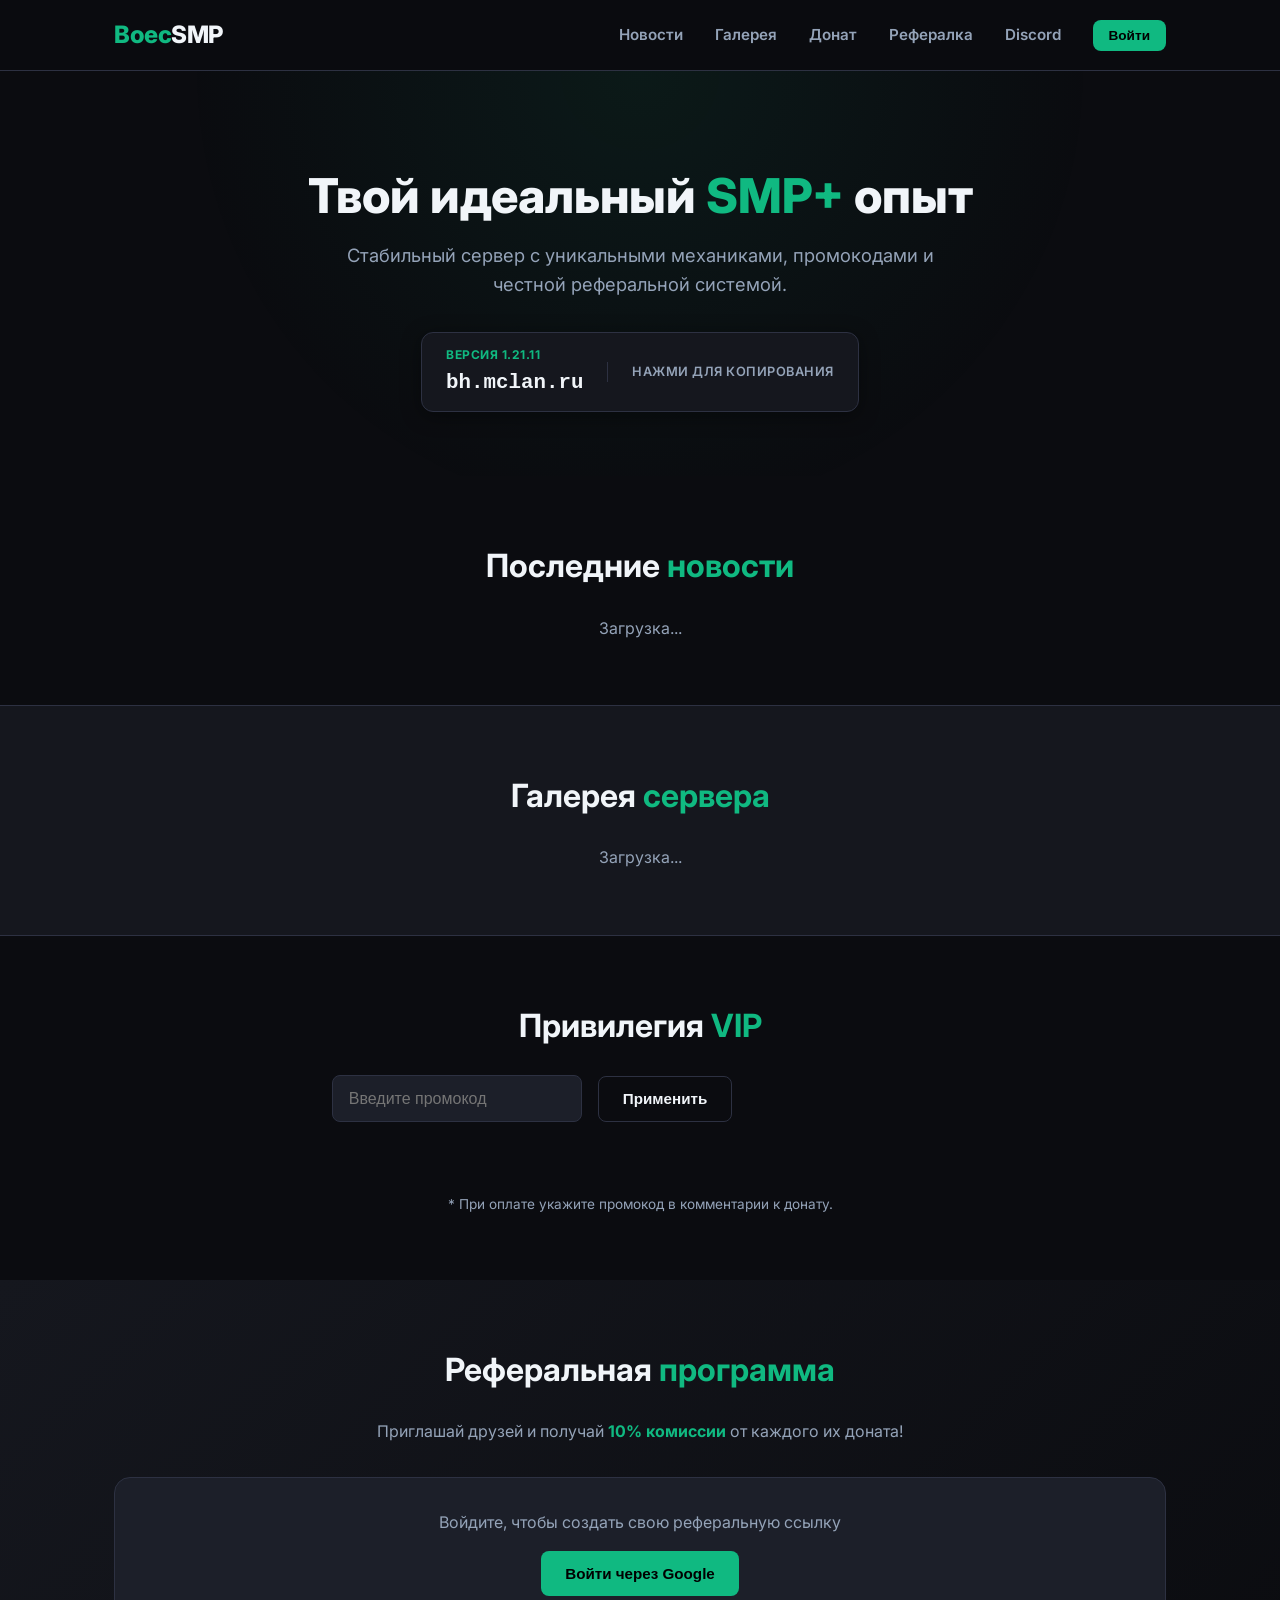
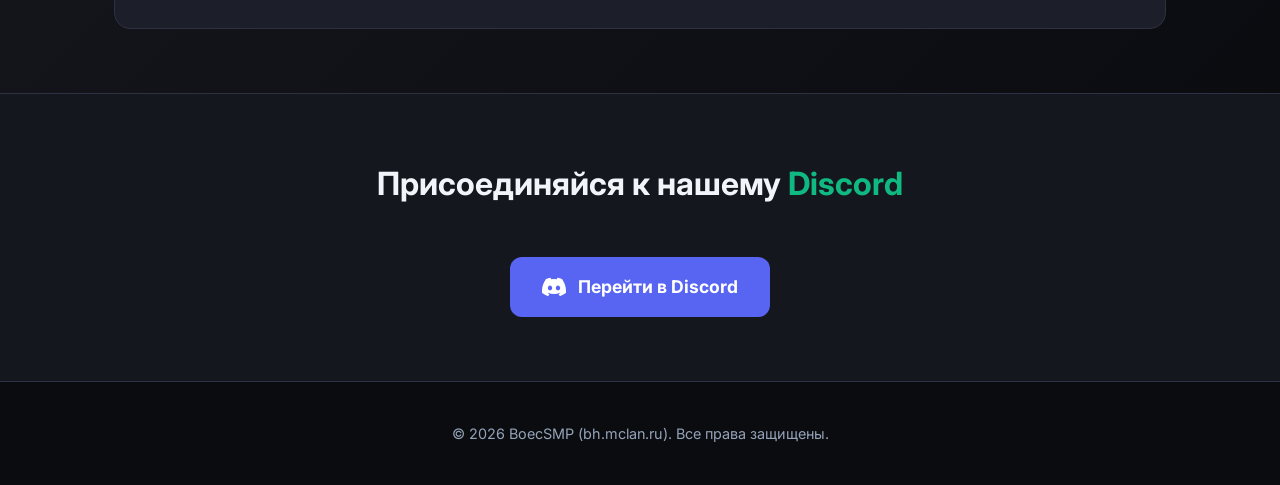
==== commit d940b41b: "Update index.html" ====
--- a/index.html
+++ b/index.html
@@ -57,17 +57,14 @@
 </section>
 
     <!-- ГАЛЕРЕЯ -->
-    <section class="gallery-section" id="gallery">
-        <div class="container">
-            <div class="section-header">
-                <h2 class="section-title">Галерея <span>сервера</span></h2>
-                <button class="btn btn-small" onclick="openGalleryModal()" id="addGalleryBtn" style="display: none;">+ Добавить фото</button>
-            </div>
-            <div class="gallery-grid" id="galleryGrid">
-                <p style="color: var(--text-secondary); text-align: center; grid-column: 1/-1;">Загрузка галереи...</p>
-            </div>
-        </div>
-    </section>
+<section class="gallery-section" id="gallery">
+    <div class="container">
+        <h2 class="section-title">Галерея <span>сервера</span></h2>
+        <div class="gallery-grid" id="galleryGrid">
+            <p style="color: var(--text-secondary); text-align: center; grid-column: 1/-1;">Загрузка...</p>
+        </div>
+    </div>
+</section>
 
     <!-- ДОНАТ -->
     <section class="donate-section container" id="donate">
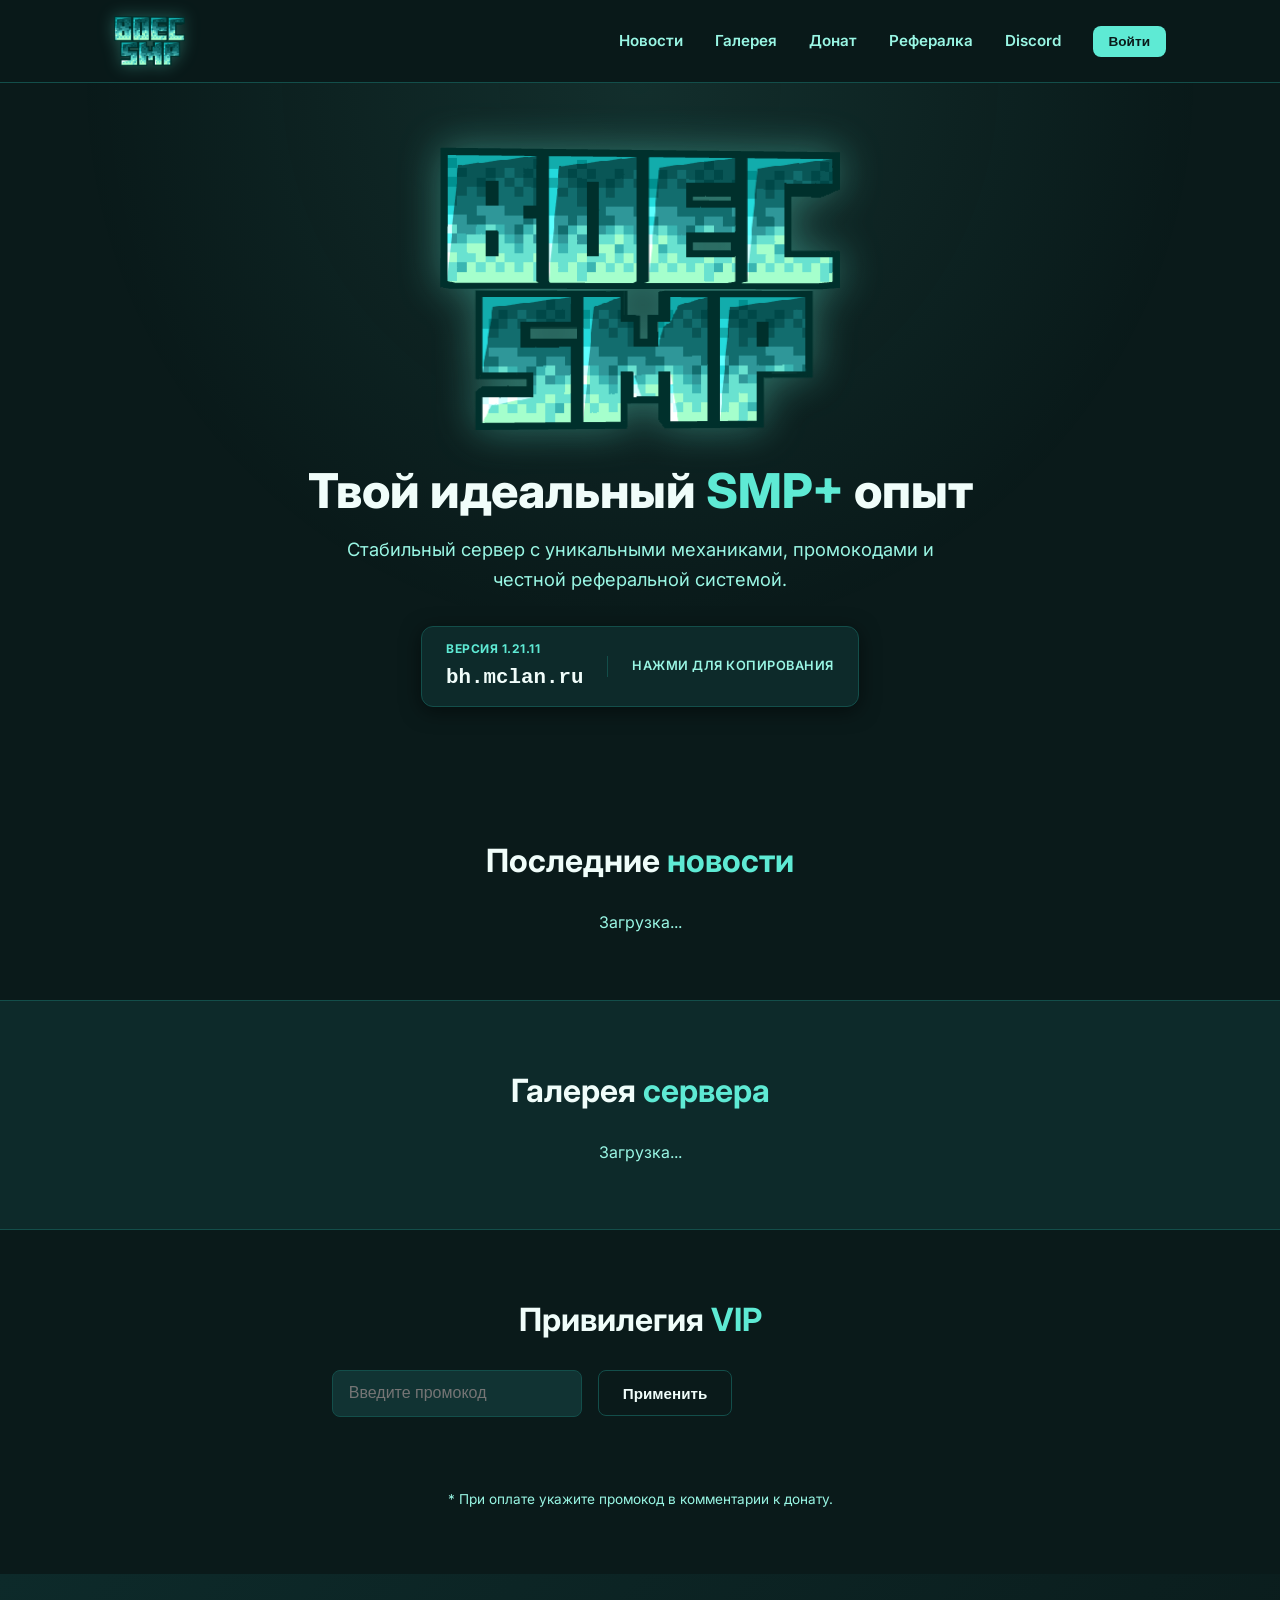
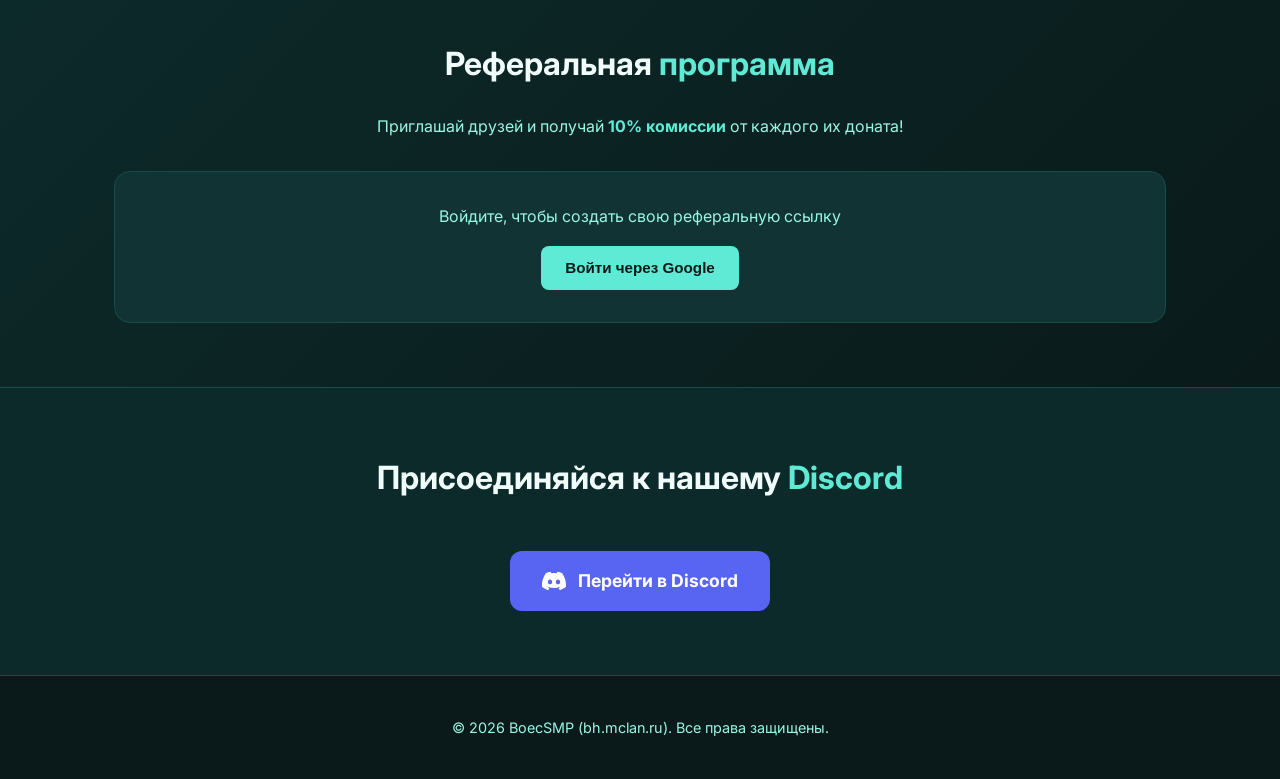
==== commit 4c0ed466: "Update index.html" ====
--- a/index.html
+++ b/index.html
@@ -4,8 +4,7 @@
     <meta charset="UTF-8">
     <meta name="viewport" content="width=device-width, initial-scale=1.0">
     <title>BoecSMP | Сервер Minecraft</title>
-    <meta name="description" content="Официальный сайт BoecSMP. Новости, галерея, реферальная система и донат.">
-    
+    <link rel="icon" type="image/png" href="Logo_Boec.png">
     <link rel="preconnect" href="https://fonts.googleapis.com">
     <link rel="preconnect" href="https://fonts.gstatic.com" crossorigin>
     <link href="https://fonts.googleapis.com/css2?family=Inter:wght@400;600;700;800&display=swap" rel="stylesheet">
@@ -19,7 +18,9 @@
 
     <header>
         <div class="container nav-wrapper">
-            <a href="#" class="logo">Boec<span>SMP</span></a>
+            <div class="logo-container">
+                <img src="Logo_Boec.png" alt="BoecSMP" class="logo-img">
+            </div>
             <nav class="nav-links">
                 <a href="#news">Новости</a>
                 <a href="#gallery">Галерея</a>
@@ -33,9 +34,9 @@
 
     <section class="hero animate-in" id="about">
         <div class="container">
+            <img src="Logo_Boec.png" alt="BoecSMP" class="hero-logo">
             <h1>Твой идеальный <span>SMP+</span> опыт</h1>
             <p>Стабильный сервер с уникальными механиками, промокодами и честной реферальной системой.</p>
-            
             <div class="ip-box" onclick="copyIP()" title="Нажми, чтобы скопировать">
                 <div class="ip-info">
                     <div class="ip-version">Версия 1.21.11</div>
@@ -45,39 +46,36 @@
             </div>
         </div>
     </section>
-    
+
     <!-- НОВОСТИ -->
-<section class="news-section" id="news">
-    <div class="container">
-        <h2 class="section-title">Последние <span>новости</span></h2>
-        <div class="news-grid" id="newsGrid">
-            <p style="color: var(--text-secondary); text-align: center; grid-column: 1/-1;">Загрузка...</p>
-        </div>
-    </div>
-</section>
+    <section class="news-section" id="news">
+        <div class="container">
+            <h2 class="section-title">Последние <span>новости</span></h2>
+            <div class="news-grid" id="newsGrid">
+                <p style="color: var(--text-secondary); text-align: center; grid-column: 1/-1;">Загрузка...</p>
+            </div>
+        </div>
+    </section>
 
     <!-- ГАЛЕРЕЯ -->
-<section class="gallery-section" id="gallery">
-    <div class="container">
-        <h2 class="section-title">Галерея <span>сервера</span></h2>
-        <div class="gallery-grid" id="galleryGrid">
-            <p style="color: var(--text-secondary); text-align: center; grid-column: 1/-1;">Загрузка...</p>
-        </div>
-    </div>
-</section>
+    <section class="gallery-section" id="gallery">
+        <div class="container">
+            <h2 class="section-title">Галерея <span>сервера</span></h2>
+            <div class="gallery-grid" id="galleryGrid">
+                <p style="color: var(--text-secondary); text-align: center; grid-column: 1/-1;">Загрузка...</p>
+            </div>
+        </div>
+    </section>
 
     <!-- ДОНАТ -->
     <section class="donate-section container" id="donate">
         <h2 class="section-title">Привилегия <span>VIP</span></h2>
-        
         <div class="promo-container">
             <input type="text" id="promoInput" placeholder="Введите промокод" autocomplete="off">
             <button class="btn btn-outline" onclick="applyPromo()" style="width: auto; padding: 0.85rem 1.5rem;">Применить</button>
             <span id="promoMessage"></span>
         </div>
-
         <div class="pricing-grid" id="pricingGrid"></div>
-        
         <div style="text-align: center; margin-top: 2rem;">
             <p style="color: var(--text-secondary); font-size: 0.85rem;">* При оплате укажите промокод в комментарии к донату.</p>
         </div>
@@ -120,18 +118,9 @@
                 </div>
                 
                 <div class="referral-stats">
-                    <div class="stat-item">
-                        <div class="stat-value" id="referralCount">0</div>
-                        <div class="stat-label">Переходов</div>
-                    </div>
-                    <div class="stat-item">
-                        <div class="stat-value" id="referralEarnings">0 ₽</div>
-                        <div class="stat-label">Заработано</div>
-                    </div>
-                    <div class="stat-item">
-                        <div class="stat-value" id="referralDonations">0</div>
-                        <div class="stat-label">Донатов друзей</div>
-                    </div>
+                    <div class="stat-item"><div class="stat-value" id="referralCount">0</div><div class="stat-label">Переходов</div></div>
+                    <div class="stat-item"><div class="stat-value" id="referralEarnings">0 ₽</div><div class="stat-label">Заработано</div></div>
+                    <div class="stat-item"><div class="stat-value" id="referralDonations">0</div><div class="stat-label">Донатов друзей</div></div>
                 </div>
 
                 <div class="admin-code-section">
@@ -160,7 +149,7 @@
         </div>
     </footer>
 
-    <!-- МОДАЛКА ВХОДА -->
+    <!-- МОДАЛКИ -->
     <div id="authModal" class="modal">
         <div class="modal-content auth-modal">
             <div class="modal-header">
@@ -169,19 +158,13 @@
             </div>
             <div class="modal-body">
                 <button class="btn google-btn" onclick="signInWithGoogle()">
-                    <svg width="20" height="20" viewBox="0 0 24 24" fill="currentColor" style="margin-right: 10px;">
-                        <path d="M22.56 12.25c0-.78-.07-1.53-.2-2.25H12v4.26h5.92c-.26 1.37-1.04 2.53-2.21 3.31v2.77h3.57c2.08-1.92 3.28-4.74 3.28-8.09z"/>
-                        <path d="M12 23c2.97 0 5.46-.98 7.28-2.66l-3.57-2.77c-.98.66-2.23 1.06-3.71 1.06-2.86 0-5.29-1.93-6.16-4.53H2.18v2.84C3.99 20.53 7.7 23 12 23z" fill="#34A853"/>
-                        <path d="M5.84 14.09c-.22-.66-.35-1.36-.35-2.09s.13-1.43.35-2.09V7.07H2.18C1.43 8.55 1 10.22 1 12s.43 3.45 1.18 4.93l2.85-2.22.81-.62z" fill="#FBBC05"/>
-                        <path d="M12 5.38c1.62 0 3.06.56 4.21 1.64l3.15-3.15C17.45 2.09 14.97 1 12 1 7.7 1 3.99 3.47 2.18 7.07l3.66 2.84c.87-2.6 3.3-4.53 6.16-4.53z" fill="#EA4335"/>
-                    </svg>
+                    <svg width="20" height="20" viewBox="0 0 24 24" fill="currentColor" style="margin-right: 10px;"><path d="M22.56 12.25c0-.78-.07-1.53-.2-2.25H12v4.26h5.92c-.26 1.37-1.04 2.53-2.21 3.31v2.77h3.57c2.08-1.92 3.28-4.74 3.28-8.09z"/><path d="M12 23c2.97 0 5.46-.98 7.28-2.66l-3.57-2.77c-.98.66-2.23 1.06-3.71 1.06-2.86 0-5.29-1.93-6.16-4.53H2.18v2.84C3.99 20.53 7.7 23 12 23z" fill="#34A853"/><path d="M5.84 14.09c-.22-.66-.35-1.36-.35-2.09s.13-1.43.35-2.09V7.07H2.18C1.43 8.55 1 10.22 1 12s.43 3.45 1.18 4.93l2.85-2.22.81-.62z" fill="#FBBC05"/><path d="M12 5.38c1.62 0 3.06.56 4.21 1.64l3.15-3.15C17.45 2.09 14.97 1 12 1 7.7 1 3.99 3.47 2.18 7.07l3.66 2.84c.87-2.6 3.3-4.53 6.16-4.53z" fill="#EA4335"/></svg>
                     Войти через Google
                 </button>
             </div>
         </div>
     </div>
 
-    <!-- МОДАЛКА НАСТРОЙКИ ПРОФИЛЯ -->
     <div id="setupProfileModal" class="modal">
         <div class="modal-content">
             <div class="modal-header">
@@ -189,73 +172,15 @@
                 <button class="close-modal" onclick="closeSetupModal()">&times;</button>
             </div>
             <div class="modal-body">
-                <div class="form-group">
-                    <label>Ваш никнейм</label>
-                    <input type="text" id="setupNickname" placeholder="Например: Steve" maxlength="20">
-                </div>
-                <div class="form-group">
-                    <label>Ссылка на аватарку (необязательно)</label>
-                    <input type="text" id="setupAvatar" placeholder="https://...">
-                </div>
-                <div class="form-group">
-                    <label>Код реферала</label>
-                    <input type="text" id="setupRefCode" placeholder="Например: STEVE2024" maxlength="15" style="text-transform: uppercase;">
-                </div>
+                <div class="form-group"><label>Ваш никнейм</label><input type="text" id="setupNickname" placeholder="Например: Steve" maxlength="20"></div>
+                <div class="form-group"><label>Ссылка на аватарку (необязательно)</label><input type="text" id="setupAvatar" placeholder="https://..."></div>
+                <div class="form-group"><label>Код реферала</label><input type="text" id="setupRefCode" placeholder="Например: STEVE2024" maxlength="15" style="text-transform: uppercase;"></div>
                 <button class="btn" onclick="saveCustomProfile()" style="width: 100%; margin-top: 1rem;">Сохранить</button>
                 <p id="setupError" style="color: var(--error); margin-top: 1rem; font-size: 0.9rem; text-align: center; display: none;"></p>
             </div>
         </div>
     </div>
 
-    <!-- МОДАЛКА ДОБАВЛЕНИЯ НОВОСТИ -->
-    <div id="newsModal" class="modal">
-        <div class="modal-content">
-            <div class="modal-header">
-                <h3>Добавить новость</h3>
-                <button class="close-modal" onclick="closeNewsModal()">&times;</button>
-            </div>
-            <div class="modal-body">
-                <div class="form-group">
-                    <label>Заголовок</label>
-                    <input type="text" id="newsTitle" placeholder="Например: Обновление 1.21.11" maxlength="100">
-                </div>
-                <div class="form-group">
-                    <label>Текст новости</label>
-                    <textarea id="newsContent" placeholder="Описание новости..." rows="5" style="width: 100%; background: var(--bg-secondary); border: 1px solid var(--border); color: var(--text-primary); padding: 0.85rem; border-radius: 8px; font-size: 1rem; outline: none; resize: vertical; font-family: inherit;"></textarea>
-                </div>
-                <div class="form-group">
-                    <label>Ссылка на картинку (необязательно)</label>
-                    <input type="text" id="newsImage" placeholder="https://...">
-                </div>
-                <button class="btn" onclick="publishNews()" style="width: 100%; margin-top: 1rem;">Опубликовать</button>
-                <p id="newsError" style="color: var(--error); margin-top: 1rem; font-size: 0.9rem; text-align: center; display: none;"></p>
-            </div>
-        </div>
-    </div>
-
-    <!-- МОДАЛКА ДОБАВЛЕНИЯ ФОТО В ГАЛЕРЕЮ -->
-    <div id="galleryModal" class="modal">
-        <div class="modal-content">
-            <div class="modal-header">
-                <h3>Добавить фото в галерею</h3>
-                <button class="close-modal" onclick="closeGalleryModal()">&times;</button>
-            </div>
-            <div class="modal-body">
-                <div class="form-group">
-                    <label>Ссылка на изображение</label>
-                    <input type="text" id="galleryUrl" placeholder="https://...">
-                </div>
-                <div class="form-group">
-                    <label>Подпись (необязательно)</label>
-                    <input type="text" id="galleryCaption" placeholder="Например: Спавн сервера" maxlength="100">
-                </div>
-                <button class="btn" onclick="addGalleryImage()" style="width: 100%; margin-top: 1rem;">Добавить</button>
-                <p id="galleryError" style="color: var(--error); margin-top: 1rem; font-size: 0.9rem; text-align: center; display: none;"></p>
-            </div>
-        </div>
-    </div>
-
-    <!-- МОДАЛКА КОММЕНТАРИЕВ -->
     <div id="commentsModal" class="modal">
         <div class="modal-content" style="max-width: 600px;">
             <div class="modal-header">
--- a/style.css
+++ b/style.css
@@ -1,21 +1,18 @@
 :root {
-    --bg-primary: #0b0c10;
-    --bg-secondary: #15171e;
-    --bg-card: #1c1f29;
-    --accent: #10b981;
-    --accent-hover: #059669;
-    --text-primary: #f1f5f9;
-    --text-secondary: #94a3b8;
-    --border: #2d3142;
-    --shadow: 0 4px 20px rgba(0, 0, 0, 0.4);
-    --error: #ef4444;
-}
-
-::selection {
-    background-color: var(--accent);
-    color: #000;
-}
-
+    --bg-primary: #0a1a1a;
+    --bg-secondary: #0d2a2a;
+    --bg-card: #113333;
+    --accent: #5eead4;
+    --accent-hover: #2dd4bf;
+    --accent-dark: #0d9488;
+    --text-primary: #f0fdfa;
+    --text-secondary: #99f6e4;
+    --border: #134e4a;
+    --shadow: 0 4px 20px rgba(0, 0, 0, 0.5);
+    --error: #f87171;
+}
+
+::selection { background-color: var(--accent); color: #0a1a1a; }
 * { margin: 0; padding: 0; box-sizing: border-box; }
 
 body {
@@ -28,757 +25,196 @@
 
 a { text-decoration: none; color: inherit; transition: color 0.2s ease; }
 
-@keyframes fadeIn {
-    from { opacity: 0; transform: translateY(15px); }
-    to { opacity: 1; transform: translateY(0); }
-}
+@keyframes fadeIn { from { opacity: 0; transform: translateY(15px); } to { opacity: 1; transform: translateY(0); } }
 .animate-in { animation: fadeIn 0.6s ease-out forwards; }
 
 /* Header */
 header {
-    background-color: rgba(11, 12, 16, 0.95);
+    background-color: rgba(10, 26, 26, 0.95);
     backdrop-filter: blur(10px);
     border-bottom: 1px solid var(--border);
-    position: sticky;
-    top: 0;
-    z-index: 100;
-    padding: 1rem 0;
-}
-
+    position: sticky; top: 0; z-index: 100; padding: 1rem 0;
+}
 .container { max-width: 1100px; margin: 0 auto; padding: 0 1.5rem; }
 .nav-wrapper { display: flex; justify-content: space-between; align-items: center; }
 
-.logo { 
-    font-size: 1.5rem; 
-    font-weight: 800; 
-    color: var(--accent); 
-    letter-spacing: -0.5px; 
-}
-.logo span { color: var(--text-primary); }
-
-.nav-links { 
-    display: flex; 
-    gap: 2rem; 
-    align-items: center;
-}
-.nav-links a { 
-    color: var(--text-secondary); 
-    font-weight: 600; 
-    font-size: 0.95rem; 
-}
-.nav-links a:hover { color: var(--accent); }
-
-.btn {
-    display: inline-block;
-    padding: 0.85rem 1.5rem;
-    background-color: var(--accent);
-    color: #000;
-    font-weight: 700;
-    border-radius: 8px;
-    text-align: center;
-    transition: all 0.2s ease;
-    border: none;
-    cursor: pointer;
-    font-size: 0.95rem;
-}
-.btn:hover { background-color: var(--accent-hover); transform: translateY(-2px); }
-.btn-small { padding: 0.5rem 1rem; font-size: 0.85rem; }
-.btn-outline { 
-    background-color: transparent; 
-    border: 1px solid var(--border); 
-    color: var(--text-primary); 
-}
-.btn-outline:hover { 
-    background-color: var(--bg-secondary); 
-    border-color: var(--text-secondary); 
-}
-
-/* Hero */
-.hero {
-    padding: 6rem 0 4rem;
-    text-align: center;
-    background: radial-gradient(circle at top center, rgba(16, 185, 129, 0.08) 0%, transparent 60%);
-}
-.hero h1 { 
-    font-size: 3rem; 
-    font-weight: 800; 
-    margin-bottom: 1rem; 
-    line-height: 1.2; 
-}
-.hero h1 span { color: var(--accent); }
-.hero p { 
-    color: var(--text-secondary); 
-    font-size: 1.15rem; 
-    max-width: 600px; 
-    margin: 0 auto 2rem; 
-}
-
-.ip-box {
-    display: inline-flex;
-    align-items: center;
-    background-color: var(--bg-secondary);
-    border: 1px solid var(--border);
-    border-radius: 12px;
-    padding: 0.75rem 1.5rem;
-    gap: 1.5rem;
-    cursor: pointer;
-    transition: all 0.2s ease;
-    box-shadow: var(--shadow);
-}
-.ip-box:hover { 
-    border-color: var(--accent); 
-    transform: translateY(-2px); 
-}
-.ip-info { text-align: left; }
-.ip-version { 
-    font-size: 0.75rem; 
-    color: var(--accent); 
-    font-weight: 700; 
-    text-transform: uppercase; 
-    letter-spacing: 0.5px; 
-    margin-bottom: 2px; 
-}
-.ip-text { 
-    font-family: monospace; 
-    font-size: 1.3rem; 
-    font-weight: 800; 
-    color: var(--text-primary); 
-}
-.copy-hint { 
-    font-size: 0.8rem; 
-    color: var(--text-secondary); 
-    font-weight: 600; 
-    text-transform: uppercase; 
-    letter-spacing: 0.5px; 
-    border-left: 1px solid var(--border); 
-    padding-left: 1.5rem; 
-}
-
-/* Donate Section */
-.donate-section { padding: 4rem 0; }
-.section-title { 
-    text-align: center; 
-    font-size: 2rem; 
-    font-weight: 700; 
-    margin-bottom: 1.5rem; 
-}
-.section-title span { color: var(--accent); }
-
-.promo-container {
-    display: flex;
-    justify-content: center;
-    align-items: center;
-    gap: 1rem;
-    margin-bottom: 2.5rem;
-    flex-wrap: wrap;
-}
-.promo-container input {
-    background: var(--bg-card);
-    border: 1px solid var(--border);
-    color: var(--text-primary);
-    padding: 0.85rem 1rem;
-    border-radius: 8px;
-    font-size: 1rem;
-    width: 250px;
-    outline: none;
-    transition: border 0.2s;
-}
-.promo-container input:focus { border-color: var(--accent); }
-#promoMessage { 
-    font-size: 0.9rem; 
-    font-weight: 600; 
-    min-width: 200px; 
-}
-#promoMessage.success { color: var(--accent); }
-#promoMessage.error { color: var(--error); }
-
-.pricing-grid { 
-    display: grid; 
-    grid-template-columns: repeat(auto-fit, minmax(200px, 1fr)); 
-    gap: 1.5rem; 
-}
-.price-card {
-    background-color: var(--bg-card);
-    border: 1px solid var(--border);
-    border-radius: 16px;
-    padding: 2rem 1.5rem;
-    text-align: center;
-    transition: all 0.25s ease;
-    display: flex;
-    flex-direction: column;
-    justify-content: space-between;
-}
-.price-card:hover { 
-    transform: translateY(-5px); 
-    border-color: var(--accent); 
-    box-shadow: 0 10px 30px rgba(16, 185, 129, 0.1); 
-}
-.price-card.featured { 
-    border-color: var(--accent); 
-    background: linear-gradient(145deg, var(--bg-card) 0%, rgba(16, 185, 129, 0.05) 100%); 
-}
-
-.duration { 
-    font-size: 1.1rem; 
-    font-weight: 700; 
-    color: var(--text-primary); 
-    margin-bottom: 0.5rem; 
-}
-.price-wrapper { margin-bottom: 1.5rem; }
-.original-price { 
-    font-size: 1.2rem; 
-    color: var(--text-secondary); 
-    text-decoration: line-through; 
-    margin-right: 8px; 
-}
-.discounted-price { 
-    font-size: 2rem; 
-    font-weight: 800; 
-    color: var(--accent); 
-}
-
-/* Referral Section */
-.referral-section {
-    padding: 4rem 0;
-    background: linear-gradient(135deg, var(--bg-secondary) 0%, var(--bg-primary) 100%);
-}
-
-.referral-box {
-    background: var(--bg-card);
-    border: 1px solid var(--border);
-    border-radius: 16px;
-    padding: 2rem;
-    margin-bottom: 2rem;
-}
-
-.dashboard-header {
-    display: flex;
-    justify-content: space-between;
-    align-items: center;
-    margin-bottom: 2rem;
-    padding-bottom: 1.5rem;
-    border-bottom: 1px solid var(--border);
-}
-
-.user-info {
+.logo-container {
     display: flex;
     align-items: center;
     gap: 1rem;
 }
 
-.user-photo {
-    width: 50px;
+.logo-img {
     height: 50px;
-    border-radius: 50%;
-    border: 2px solid var(--accent);
-}
-
-.referral-info label {
+    width: auto;
+    filter: drop-shadow(0 0 8px rgba(94, 234, 212, 0.3));
+}
+
+.logo { font-size: 1.5rem; font-weight: 800; color: var(--accent); letter-spacing: -0.5px; }
+.logo span { color: var(--text-primary); }
+.nav-links { display: flex; gap: 2rem; align-items: center; }
+.nav-links a { color: var(--text-secondary); font-weight: 600; font-size: 0.95rem; }
+.nav-links a:hover { color: var(--accent); }
+
+.btn {
+    display: inline-block; padding: 0.85rem 1.5rem; background-color: var(--accent);
+    color: #0a1a1a; font-weight: 700; border-radius: 8px; text-align: center;
+    transition: all 0.2s ease; border: none; cursor: pointer; font-size: 0.95rem;
+}
+.btn:hover { background-color: var(--accent-hover); transform: translateY(-2px); }
+.btn-small { padding: 0.5rem 1rem; font-size: 0.85rem; }
+.btn-outline { background-color: transparent; border: 1px solid var(--border); color: var(--text-primary); }
+.btn-outline:hover { background-color: var(--bg-secondary); border-color: var(--text-secondary); }
+
+/* Hero */
+.hero { 
+    padding: 4rem 0 4rem; 
+    text-align: center; 
+    background: radial-gradient(circle at top center, rgba(94, 234, 212, 0.1) 0%, transparent 60%);
+}
+.hero-logo {
+    max-width: 400px;
+    width: 100%;
+    height: auto;
+    margin: 0 auto 2rem;
     display: block;
-    color: var(--text-secondary);
-    font-size: 0.9rem;
-    margin-bottom: 0.5rem;
-}
-
-.referral-link-container {
-    display: flex;
-    gap: 1rem;
-    margin-bottom: 2rem;
-}
-
-.referral-link-container input {
-    flex: 1;
-    background: var(--bg-secondary);
-    border: 1px solid var(--border);
-    color: var(--accent);
-    padding: 0.75rem;
-    border-radius: 8px;
-    font-family: monospace;
-    font-size: 0.95rem;
-}
-
-.referral-stats {
-    display: grid;
-    grid-template-columns: repeat(auto-fit, minmax(150px, 1fr));
-    gap: 1.5rem;
-    margin-top: 1.5rem;
-}
-
-.stat-item {
-    text-align: center;
-    padding: 1.5rem;
-    background: var(--bg-secondary);
-    border-radius: 12px;
-    border: 1px solid var(--border);
-}
-
-.stat-value {
-    font-size: 2rem;
-    font-weight: 800;
-    color: var(--accent);
-    margin-bottom: 0.5rem;
-}
-
-.stat-label {
-    color: var(--text-secondary);
-    font-size: 0.9rem;
-    font-weight: 600;
-}
-
-.referral-create {
-    background: var(--bg-card);
-    border: 1px solid var(--border);
-    border-radius: 16px;
-    padding: 2rem;
-    text-align: center;
-}
-
-.admin-code-section {
-    margin-top: 2rem;
-    padding-top: 2rem;
-    border-top: 1px solid var(--border);
-    text-align: center;
-}
-
-.admin-code-section input {
-    width: 100%;
-    max-width: 400px;
-    background: var(--bg-secondary);
-    border: 1px solid var(--border);
-    color: var(--text-primary);
-    padding: 0.85rem;
-    border-radius: 8px;
-    font-size: 1rem;
-    margin-bottom: 1rem;
-    outline: none;
-}
-
-.admin-code-section input:focus {
-    border-color: var(--accent);
-}
-
-/* Discord */
-.discord-section { 
-    padding: 4rem 0; 
-    text-align: center; 
-    background-color: var(--bg-secondary); 
-    border-top: 1px solid var(--border); 
-    border-bottom: 1px solid var(--border); 
-}
-.discord-btn {
-    display: inline-flex;
-    align-items: center;
-    gap: 0.75rem;
-    background-color: #5865F2;
-    color: white;
-    padding: 1rem 2rem;
-    border-radius: 12px;
-    font-weight: 700;
-    font-size: 1.1rem;
-    transition: all 0.2s ease;
-    margin-top: 1.5rem;
-}
-.discord-btn:hover { 
-    background-color: #4752c4; 
-    transform: translateY(-2px); 
-    box-shadow: 0 10px 25px rgba(88, 101, 242, 0.3); 
-}
-
-/* Footer */
-footer { 
-    padding: 2.5rem 0; 
-    text-align: center; 
-    color: var(--text-secondary); 
-    font-size: 0.9rem; 
-}
+    filter: drop-shadow(0 0 20px rgba(94, 234, 212, 0.4));
+    animation: float 3s ease-in-out infinite;
+}
+
+@keyframes float {
+    0%, 100% { transform: translateY(0); }
+    50% { transform: translateY(-10px); }
+}
+
+.hero h1 { font-size: 3rem; font-weight: 800; margin-bottom: 1rem; line-height: 1.2; }
+.hero h1 span { color: var(--accent); }
+.hero p { color: var(--text-secondary); font-size: 1.15rem; max-width: 600px; margin: 0 auto 2rem; }
+
+.ip-box {
+    display: inline-flex; align-items: center; background-color: var(--bg-secondary);
+    border: 1px solid var(--border); border-radius: 12px; padding: 0.75rem 1.5rem;
+    gap: 1.5rem; cursor: pointer; transition: all 0.2s ease; box-shadow: var(--shadow);
+}
+.ip-box:hover { border-color: var(--accent); transform: translateY(-2px); }
+.ip-info { text-align: left; }
+.ip-version { font-size: 0.75rem; color: var(--accent); font-weight: 700; text-transform: uppercase; letter-spacing: 0.5px; margin-bottom: 2px; }
+.ip-text { font-family: monospace; font-size: 1.3rem; font-weight: 800; color: var(--text-primary); }
+.copy-hint { font-size: 0.8rem; color: var(--text-secondary); font-weight: 600; text-transform: uppercase; letter-spacing: 0.5px; border-left: 1px solid var(--border); padding-left: 1.5rem; }
+
+/* Donate Section */
+.donate-section { padding: 4rem 0; }
+.section-title { text-align: center; font-size: 2rem; font-weight: 700; margin-bottom: 1.5rem; }
+.section-title span { color: var(--accent); }
+
+.promo-container { display: flex; justify-content: center; align-items: center; gap: 1rem; margin-bottom: 2.5rem; flex-wrap: wrap; }
+.promo-container input { background: var(--bg-card); border: 1px solid var(--border); color: var(--text-primary); padding: 0.85rem 1rem; border-radius: 8px; font-size: 1rem; width: 250px; outline: none; transition: border 0.2s; }
+.promo-container input:focus { border-color: var(--accent); }
+#promoMessage { font-size: 0.9rem; font-weight: 600; min-width: 200px; }
+#promoMessage.success { color: var(--accent); }
+#promoMessage.error { color: var(--error); }
+
+.pricing-grid { display: grid; grid-template-columns: repeat(auto-fit, minmax(200px, 1fr)); gap: 1.5rem; }
+.price-card {
+    background-color: var(--bg-card); border: 1px solid var(--border); border-radius: 16px;
+    padding: 2rem 1.5rem; text-align: center; transition: all 0.25s ease;
+    display: flex; flex-direction: column; justify-content: space-between;
+}
+.price-card:hover { transform: translateY(-5px); border-color: var(--accent); box-shadow: 0 10px 30px rgba(94, 234, 212, 0.15); }
+.price-card.featured { border-color: var(--accent); background: linear-gradient(145deg, var(--bg-card) 0%, rgba(94, 234, 212, 0.08) 100%); }
+.duration { font-size: 1.1rem; font-weight: 700; color: var(--text-primary); margin-bottom: 0.5rem; }
+.price-wrapper { margin-bottom: 1.5rem; }
+.original-price { font-size: 1.2rem; color: var(--text-secondary); text-decoration: line-through; margin-right: 8px; }
+.discounted-price { font-size: 2rem; font-weight: 800; color: var(--accent); }
+
+/* Referral Section */
+.referral-section { padding: 4rem 0; background: linear-gradient(135deg, var(--bg-secondary) 0%, var(--bg-primary) 100%); }
+.referral-box { background: var(--bg-card); border: 1px solid var(--border); border-radius: 16px; padding: 2rem; margin-bottom: 2rem; }
+.dashboard-header { display: flex; justify-content: space-between; align-items: center; margin-bottom: 2rem; padding-bottom: 1.5rem; border-bottom: 1px solid var(--border); }
+.user-info { display: flex; align-items: center; gap: 1rem; }
+.user-photo { width: 50px; height: 50px; border-radius: 50%; border: 2px solid var(--accent); }
+.referral-info label { display: block; color: var(--text-secondary); font-size: 0.9rem; margin-bottom: 0.5rem; }
+.referral-link-container { display: flex; gap: 1rem; margin-bottom: 2rem; }
+.referral-link-container input { flex: 1; background: var(--bg-secondary); border: 1px solid var(--border); color: var(--accent); padding: 0.75rem; border-radius: 8px; font-family: monospace; font-size: 0.95rem; }
+.referral-stats { display: grid; grid-template-columns: repeat(auto-fit, minmax(150px, 1fr)); gap: 1.5rem; margin-top: 1.5rem; }
+.stat-item { text-align: center; padding: 1.5rem; background: var(--bg-secondary); border-radius: 12px; border: 1px solid var(--border); }
+.stat-value { font-size: 2rem; font-weight: 800; color: var(--accent); margin-bottom: 0.5rem; }
+.stat-label { color: var(--text-secondary); font-size: 0.9rem; font-weight: 600; }
+.referral-create { background: var(--bg-card); border: 1px solid var(--border); border-radius: 16px; padding: 2rem; text-align: center; }
+.admin-code-section { margin-top: 2rem; padding-top: 2rem; border-top: 1px solid var(--border); text-align: center; }
+.admin-code-section input { width: 100%; max-width: 400px; background: var(--bg-secondary); border: 1px solid var(--border); color: var(--text-primary); padding: 0.85rem; border-radius: 8px; font-size: 1rem; margin-bottom: 1rem; outline: none; }
+.admin-code-section input:focus { border-color: var(--accent); }
+
+/* Discord & Footer */
+.discord-section { padding: 4rem 0; text-align: center; background-color: var(--bg-secondary); border-top: 1px solid var(--border); border-bottom: 1px solid var(--border); }
+.discord-btn { display: inline-flex; align-items: center; gap: 0.75rem; background-color: #5865F2; color: white; padding: 1rem 2rem; border-radius: 12px; font-weight: 700; font-size: 1.1rem; transition: all 0.2s ease; margin-top: 1.5rem; }
+.discord-btn:hover { background-color: #4752c4; transform: translateY(-2px); box-shadow: 0 10px 25px rgba(88, 101, 242, 0.3); }
+footer { padding: 2.5rem 0; text-align: center; color: var(--text-secondary); font-size: 0.9rem; }
 
 /* Modal */
-.modal {
-    display: none;
-    position: fixed;
-    z-index: 1000;
-    left: 0;
-    top: 0;
-    width: 100%;
-    height: 100%;
-    background-color: rgba(0, 0, 0, 0.8);
-    backdrop-filter: blur(5px);
-    align-items: center;
-    justify-content: center;
-}
+.modal { display: none; position: fixed; z-index: 1000; left: 0; top: 0; width: 100%; height: 100%; background-color: rgba(0, 0, 0, 0.8); backdrop-filter: blur(5px); align-items: center; justify-content: center; }
 .modal.active { display: flex; }
-
-.modal-content {
-    background-color: var(--bg-card);
-    border: 1px solid var(--border);
-    border-radius: 16px;
-    width: 90%;
-    max-width: 500px;
-    padding: 2rem;
-    box-shadow: var(--shadow);
-}
-
+.modal-content { background-color: var(--bg-card); border: 1px solid var(--border); border-radius: 16px; width: 90%; max-width: 500px; padding: 2rem; box-shadow: var(--shadow); }
 .auth-modal { max-width: 400px; text-align: center; }
-
-.modal-header { 
-    display: flex; 
-    justify-content: space-between; 
-    align-items: center; 
-    margin-bottom: 1.5rem; 
-}
-.close-modal { 
-    background: none; 
-    border: none; 
-    color: var(--text-secondary); 
-    font-size: 2rem; 
-    cursor: pointer; 
-    line-height: 1; 
-}
+.modal-header { display: flex; justify-content: space-between; align-items: center; margin-bottom: 1.5rem; }
+.close-modal { background: none; border: none; color: var(--text-secondary); font-size: 2rem; cursor: pointer; line-height: 1; }
 .close-modal:hover { color: var(--text-primary); }
-
-.google-btn {
-    background-color: white;
-    color: #333;
-    width: 100%;
-    display: flex;
-    align-items: center;
-    justify-content: center;
-}
-.google-btn:hover {
-    background-color: #f5f5f5;
-}
+.google-btn { background-color: white; color: #333; width: 100%; display: flex; align-items: center; justify-content: center; }
+.google-btn:hover { background-color: #f5f5f5; }
+
+.form-group { margin-bottom: 1.2rem; text-align: left; }
+.form-group label { display: block; color: var(--text-secondary); font-size: 0.85rem; font-weight: 600; margin-bottom: 0.4rem; }
+.form-group input, .form-group textarea { width: 100%; background: var(--bg-secondary); border: 1px solid var(--border); color: var(--text-primary); padding: 0.85rem; border-radius: 8px; font-size: 1rem; outline: none; transition: border 0.2s; font-family: inherit; }
+.form-group input:focus, .form-group textarea:focus { border-color: var(--accent); }
 
 /* Toast */
-#toast {
-    visibility: hidden;
-    min-width: 250px;
-    background-color: var(--accent);
-    color: #000;
-    text-align: center;
-    border-radius: 8px;
-    padding: 12px;
-    position: fixed;
-    z-index: 1000;
-    left: 50%;
-    bottom: 30px;
-    transform: translateX(-50%);
-    font-weight: 700;
-    opacity: 0;
-    transition: opacity 0.3s, bottom 0.3s;
-}
-#toast.show {
-    visibility: visible;
-    opacity: 1;
-    bottom: 50px;
-}
-
-/* Responsive */
+#toast { visibility: hidden; min-width: 250px; background-color: var(--accent); color: #0a1a1a; text-align: center; border-radius: 8px; padding: 12px; position: fixed; z-index: 1000; left: 50%; bottom: 30px; transform: translateX(-50%); font-weight: 700; opacity: 0; transition: opacity 0.3s, bottom 0.3s; }
+#toast.show { visibility: visible; opacity: 1; bottom: 50px; }
+
+/* === НОВОСТИ === */
+.news-section { padding: 4rem 0; background: var(--bg-primary); }
+.news-grid { display: grid; grid-template-columns: repeat(auto-fill, minmax(320px, 1fr)); gap: 1.5rem; }
+.news-card { background: var(--bg-card); border: 1px solid var(--border); border-radius: 16px; overflow: hidden; transition: all 0.25s ease; display: flex; flex-direction: column; }
+.news-card:hover { transform: translateY(-5px); border-color: var(--accent); box-shadow: 0 10px 30px rgba(94, 234, 212, 0.15); }
+.news-image { width: 100%; height: 180px; object-fit: cover; background: var(--bg-secondary); }
+.news-content { padding: 1.5rem; flex: 1; display: flex; flex-direction: column; }
+.news-title { font-size: 1.25rem; font-weight: 700; margin-bottom: 0.75rem; color: var(--text-primary); }
+.news-text { color: var(--text-secondary); font-size: 0.95rem; line-height: 1.6; flex: 1; white-space: pre-wrap; word-wrap: break-word; }
+.news-footer { display: flex; justify-content: space-between; align-items: center; margin-top: 1rem; padding-top: 1rem; border-top: 1px solid var(--border); }
+.news-date { color: var(--text-secondary); font-size: 0.8rem; }
+.news-comments-btn { background: none; border: 1px solid var(--border); color: var(--text-secondary); padding: 0.4rem 0.8rem; border-radius: 6px; cursor: pointer; font-size: 0.85rem; transition: all 0.2s; }
+.news-comments-btn:hover { border-color: var(--accent); color: var(--accent); }
+
+/* === ГАЛЕРЕЯ === */
+.gallery-section { padding: 4rem 0; background: var(--bg-secondary); border-top: 1px solid var(--border); border-bottom: 1px solid var(--border); }
+.gallery-grid { display: grid; grid-template-columns: repeat(auto-fill, minmax(250px, 1fr)); gap: 1rem; }
+.gallery-item { position: relative; border-radius: 12px; overflow: hidden; border: 1px solid var(--border); aspect-ratio: 16/10; cursor: pointer; transition: all 0.25s ease; }
+.gallery-item:hover { transform: scale(1.03); border-color: var(--accent); }
+.gallery-item img { width: 100%; height: 100%; object-fit: cover; }
+.gallery-caption { position: absolute; bottom: 0; left: 0; right: 0; background: linear-gradient(transparent, rgba(0,0,0,0.85)); color: white; padding: 2rem 1rem 1rem; font-size: 0.9rem; font-weight: 600; }
+
+/* Lightbox */
+.lightbox { display: none; position: fixed; z-index: 2000; left: 0; top: 0; width: 100%; height: 100%; background: rgba(0,0,0,0.95); align-items: center; justify-content: center; cursor: pointer; }
+.lightbox.active { display: flex; }
+.lightbox img { max-width: 90%; max-height: 90%; border-radius: 8px; }
+
+/* === КОММЕНТАРИИ === */
+.comment-item { background: var(--bg-secondary); border: 1px solid var(--border); border-radius: 10px; padding: 1rem; margin-bottom: 0.75rem; }
+.comment-header { display: flex; justify-content: space-between; align-items: center; margin-bottom: 0.5rem; }
+.comment-author { font-weight: 700; color: var(--accent); font-size: 0.9rem; }
+.comment-date { color: var(--text-secondary); font-size: 0.75rem; }
+.comment-text { color: var(--text-primary); font-size: 0.95rem; line-height: 1.5; word-wrap: break-word; }
+
 @media (max-width: 768px) {
     .hero h1 { font-size: 2.2rem; }
-    .nav-links { 
-        gap: 1rem; 
-        font-size: 0.85rem;
-    }
-    .pricing-grid { 
-        grid-template-columns: 1fr; 
-        max-width: 350px; 
-        margin: 0 auto; 
-    }
-    .ip-box { 
-        flex-direction: column; 
-        gap: 0.75rem; 
-        padding: 1rem; 
-    }
+    .hero-logo { max-width: 280px; }
+    .nav-links { gap: 1rem; font-size: 0.85rem; }
+    .pricing-grid { grid-template-columns: 1fr; max-width: 350px; margin: 0 auto; }
+    .ip-box { flex-direction: column; gap: 0.75rem; padding: 1rem; }
     .ip-info { text-align: center; }
-    .copy-hint { 
-        border-left: none; 
-        border-top: 1px solid var(--border); 
-        padding-left: 0; 
-        padding-top: 0.75rem; 
-        width: 100%; 
-        text-align: center; 
-    }
-    .dashboard-header {
-        flex-direction: column;
-        gap: 1rem;
-        text-align: center;
-    }
-}
-/* Стили для формы настройки профиля */
-.form-group { margin-bottom: 1.2rem; text-align: left; }
-.form-group label { 
-    display: block; 
-    color: var(--text-secondary); 
-    font-size: 0.85rem; 
-    font-weight: 600; 
-    margin-bottom: 0.4rem; 
-}
-.form-group input { 
-    width: 100%; 
-    background: var(--bg-secondary); 
-    border: 1px solid var(--border); 
-    color: var(--text-primary); 
-    padding: 0.85rem; 
-    border-radius: 8px; 
-    font-size: 1rem; 
-    outline: none; 
-    transition: border 0.2s;
-}
-.form-group input:focus { border-color: var(--accent); }
-.form-group input::placeholder { color: var(--text-secondary); opacity: 0.6; }
-/* === НОВОСТИ === */
-.news-section {
-    padding: 4rem 0;
-    background: var(--bg-primary);
-}
-
-.section-header {
-    display: flex;
-    justify-content: space-between;
-    align-items: center;
-    margin-bottom: 2rem;
-    flex-wrap: wrap;
-    gap: 1rem;
-}
-
-.news-grid {
-    display: grid;
-    grid-template-columns: repeat(auto-fill, minmax(320px, 1fr));
-    gap: 1.5rem;
-}
-
-.news-card {
-    background: var(--bg-card);
-    border: 1px solid var(--border);
-    border-radius: 16px;
-    overflow: hidden;
-    transition: all 0.25s ease;
-    display: flex;
-    flex-direction: column;
-}
-
-.news-card:hover {
-    transform: translateY(-5px);
-    border-color: var(--accent);
-    box-shadow: 0 10px 30px rgba(16, 185, 129, 0.1);
-}
-
-.news-image {
-    width: 100%;
-    height: 180px;
-    object-fit: cover;
-    background: var(--bg-secondary);
-}
-
-.news-content {
-    padding: 1.5rem;
-    flex: 1;
-    display: flex;
-    flex-direction: column;
-}
-
-.news-title {
-    font-size: 1.25rem;
-    font-weight: 700;
-    margin-bottom: 0.75rem;
-    color: var(--text-primary);
-}
-
-.news-text {
-    color: var(--text-secondary);
-    font-size: 0.95rem;
-    line-height: 1.6;
-    flex: 1;
-    white-space: pre-wrap;
-    word-wrap: break-word;
-}
-
-.news-footer {
-    display: flex;
-    justify-content: space-between;
-    align-items: center;
-    margin-top: 1rem;
-    padding-top: 1rem;
-    border-top: 1px solid var(--border);
-}
-
-.news-date {
-    color: var(--text-secondary);
-    font-size: 0.8rem;
-}
-
-.news-comments-btn {
-    background: none;
-    border: 1px solid var(--border);
-    color: var(--text-secondary);
-    padding: 0.4rem 0.8rem;
-    border-radius: 6px;
-    cursor: pointer;
-    font-size: 0.85rem;
-    transition: all 0.2s;
-}
-
-.news-comments-btn:hover {
-    border-color: var(--accent);
-    color: var(--accent);
-}
-
-.news-delete-btn {
-    background: var(--error);
-    color: white;
-    border: none;
-    padding: 0.4rem 0.8rem;
-    border-radius: 6px;
-    cursor: pointer;
-    font-size: 0.85rem;
-    margin-left: 0.5rem;
-}
-
-/* === ГАЛЕРЕЯ === */
-.gallery-section {
-    padding: 4rem 0;
-    background: var(--bg-secondary);
-    border-top: 1px solid var(--border);
-    border-bottom: 1px solid var(--border);
-}
-
-.gallery-grid {
-    display: grid;
-    grid-template-columns: repeat(auto-fill, minmax(250px, 1fr));
-    gap: 1rem;
-}
-
-.gallery-item {
-    position: relative;
-    border-radius: 12px;
-    overflow: hidden;
-    border: 1px solid var(--border);
-    aspect-ratio: 16/10;
-    cursor: pointer;
-    transition: all 0.25s ease;
-}
-
-.gallery-item:hover {
-    transform: scale(1.03);
-    border-color: var(--accent);
-}
-
-.gallery-item img {
-    width: 100%;
-    height: 100%;
-    object-fit: cover;
-}
-
-.gallery-caption {
-    position: absolute;
-    bottom: 0;
-    left: 0;
-    right: 0;
-    background: linear-gradient(transparent, rgba(0,0,0,0.85));
-    color: white;
-    padding: 2rem 1rem 1rem;
-    font-size: 0.9rem;
-    font-weight: 600;
-}
-
-.gallery-delete {
-    position: absolute;
-    top: 0.5rem;
-    right: 0.5rem;
-    background: var(--error);
-    color: white;
-    border: none;
-    width: 28px;
-    height: 28px;
-    border-radius: 50%;
-    cursor: pointer;
-    font-size: 1rem;
-    display: flex;
-    align-items: center;
-    justify-content: center;
-    opacity: 0;
-    transition: opacity 0.2s;
-}
-
-.gallery-item:hover .gallery-delete {
-    opacity: 1;
-}
-
-/* === КОММЕНТАРИИ === */
-.comment-item {
-    background: var(--bg-secondary);
-    border: 1px solid var(--border);
-    border-radius: 10px;
-    padding: 1rem;
-    margin-bottom: 0.75rem;
-}
-
-.comment-header {
-    display: flex;
-    justify-content: space-between;
-    align-items: center;
-    margin-bottom: 0.5rem;
-}
-
-.comment-author {
-    font-weight: 700;
-    color: var(--accent);
-    font-size: 0.9rem;
-}
-
-.comment-date {
-    color: var(--text-secondary);
-    font-size: 0.75rem;
-}
-
-.comment-text {
-    color: var(--text-primary);
-    font-size: 0.95rem;
-    line-height: 1.5;
-    word-wrap: break-word;
-}
-
-.comment-delete {
-    background: var(--error);
-    color: white;
-    border: none;
-    padding: 0.3rem 0.6rem;
-    border-radius: 4px;
-    cursor: pointer;
-    font-size: 0.75rem;
-    margin-top: 0.5rem;
-}
-
-/* === МОДАЛКА ПОЛНОЭКРАННОГО ИЗОБРАЖЕНИЯ === */
-.lightbox {
-    display: none;
-    position: fixed;
-    z-index: 2000;
-    left: 0;
-    top: 0;
-    width: 100%;
-    height: 100%;
-    background: rgba(0,0,0,0.95);
-    align-items: center;
-    justify-content: center;
-    cursor: pointer;
-}
-
-.lightbox.active {
-    display: flex;
-}
-
-.lightbox img {
-    max-width: 90%;
-    max-height: 90%;
-    border-radius: 8px;
-}
-
-@media (max-width: 768px) {
-    .news-grid {
-        grid-template-columns: 1fr;
-    }
-    .gallery-grid {
-        grid-template-columns: repeat(2, 1fr);
-    }
-}
+    .copy-hint { border-left: none; border-top: 1px solid var(--border); padding-left: 0; padding-top: 0.75rem; width: 100%; text-align: center; }
+    .dashboard-header { flex-direction: column; gap: 1rem; text-align: center; }
+    .news-grid { grid-template-columns: 1fr; }
+    .gallery-grid { grid-template-columns: repeat(2, 1fr); }
+    .logo-img { height: 40px; }
+}
